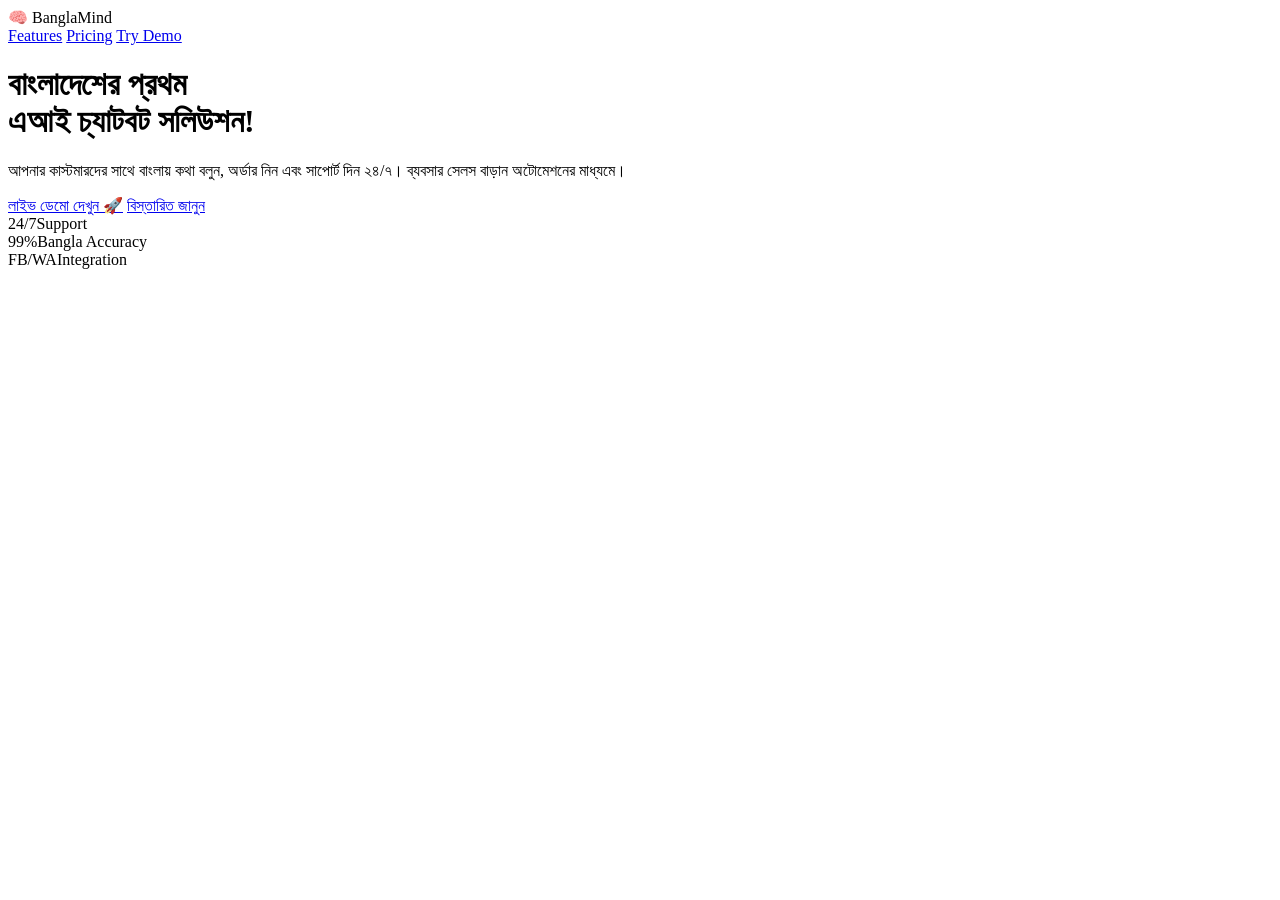
==== frontend/index.html @ 52d7076a "feat: complete Phase 1 Demo Web Interface" ====
<!DOCTYPE html>
<html lang="bn">
<head>
    <meta charset="UTF-8">
    <meta name="viewport" content="width=device-width, initial-scale=1.0">
    <title>BanglaMind | Intelligent Bengali Chatbot</title>
    <link href="https://fonts.googleapis.com/css2?family=Hind+Siliguri:wght@400;600;700&display=swap" rel="stylesheet">
    <link rel="stylesheet" href="/app/static/css/style.css">
</head>
<body>
    <div class="landing-container">
        <header>
            <div class="logo">🧠 BanglaMind</div>
            <nav>
                <a href="#features">Features</a>
                <a href="#pricing">Pricing</a>
                <a href="/app/demo.html" class="btn-primary">Try Demo</a>
            </nav>
        </header>

        <main class="hero">
            <h1>বাংলাদেশের প্রথম <br> <span class="highlight">এআই চ্যাটবট</span> সলিউশন!</h1>
            <p>আপনার কাস্টমারদের সাথে বাংলায় কথা বলুন, অর্ডার নিন এবং সাপোর্ট দিন ২৪/৭। ব্যবসার সেলস বাড়ান অটোমেশনের মাধ্যমে।</p>
            <div class="cta-group">
                <a href="/app/demo.html" class="btn-primary large">লাইভ ডেমো দেখুন 🚀</a>
                <a href="#" class="btn-secondary large">বিস্তারিত জানুন</a>
            </div>
            
            <div class="hero-stats">
                <div class="stat"><span class="number">24/7</span><span class="label">Support</span></div>
                <div class="stat"><span class="number">99%</span><span class="label">Bangla Accuracy</span></div>
                <div class="stat"><span class="number">FB/WA</span><span class="label">Integration</span></div>
            </div>
        </main>
    </div>
</body>
</html>
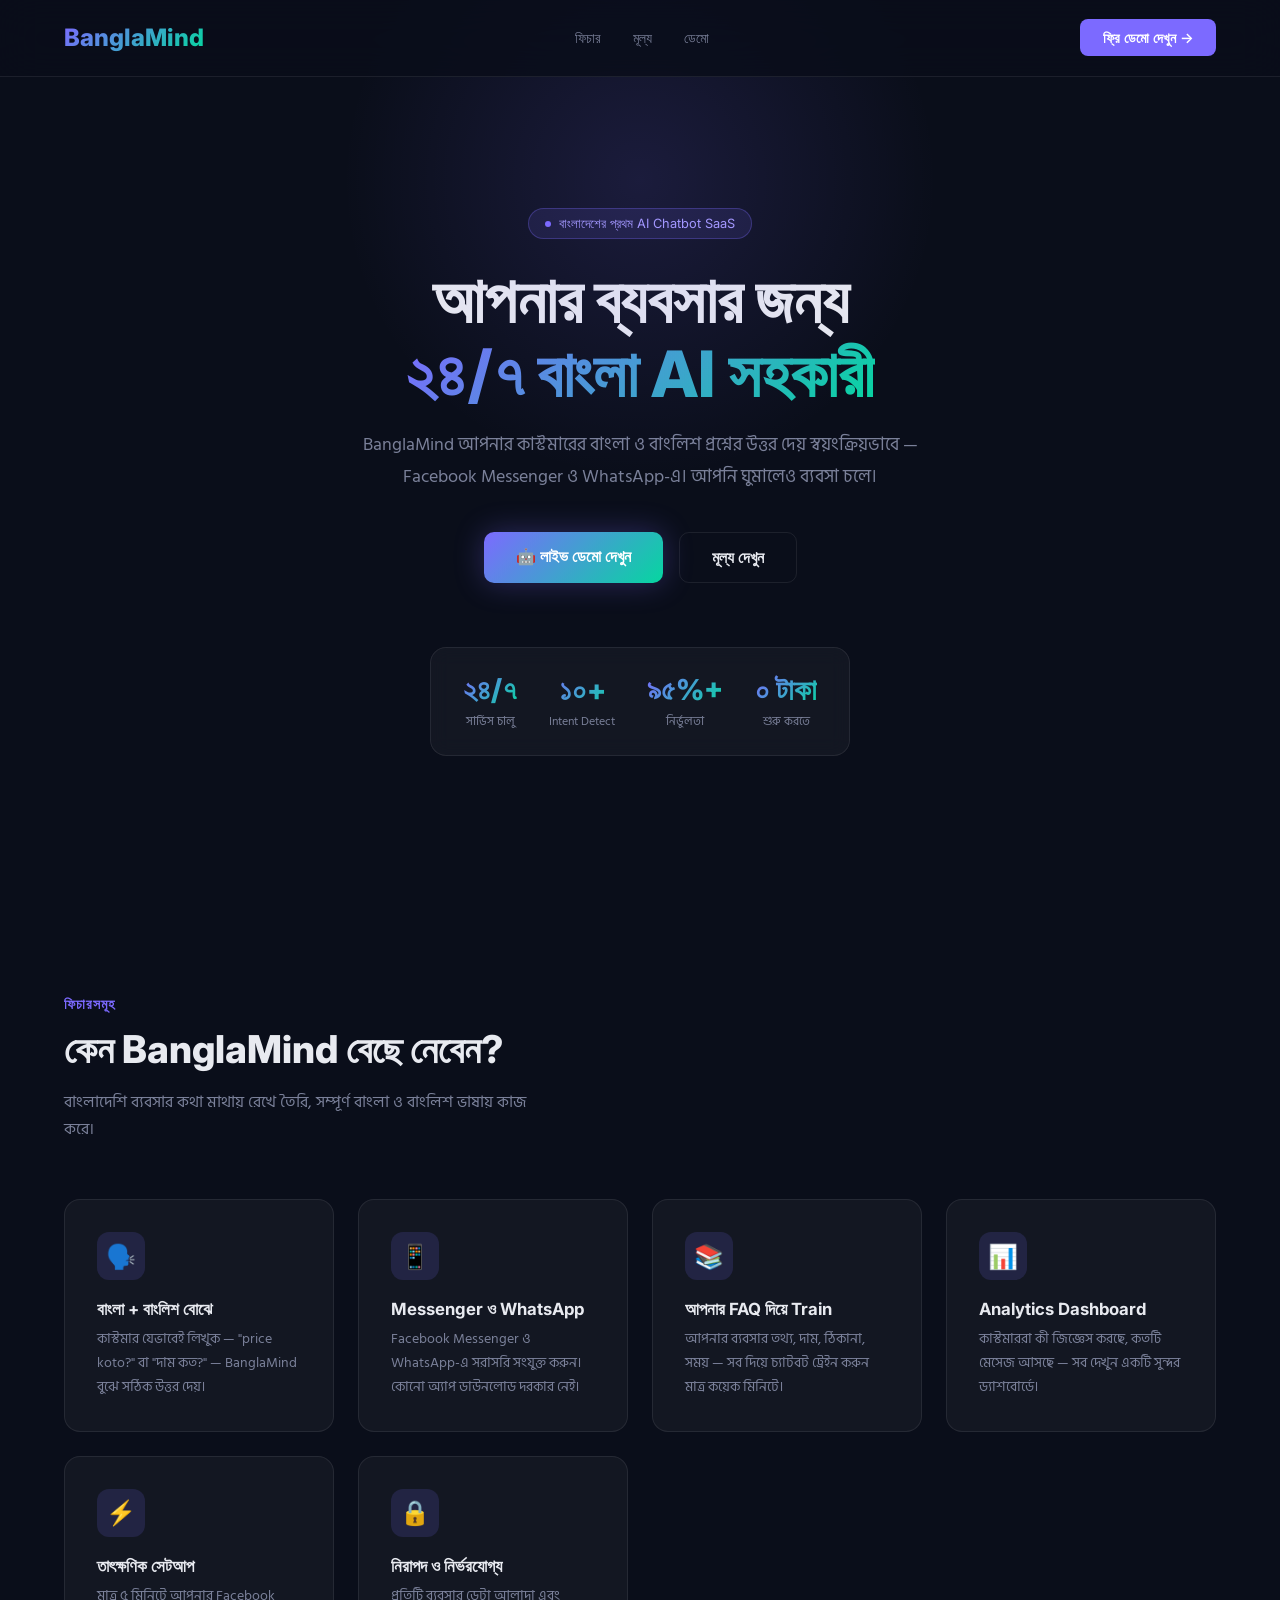
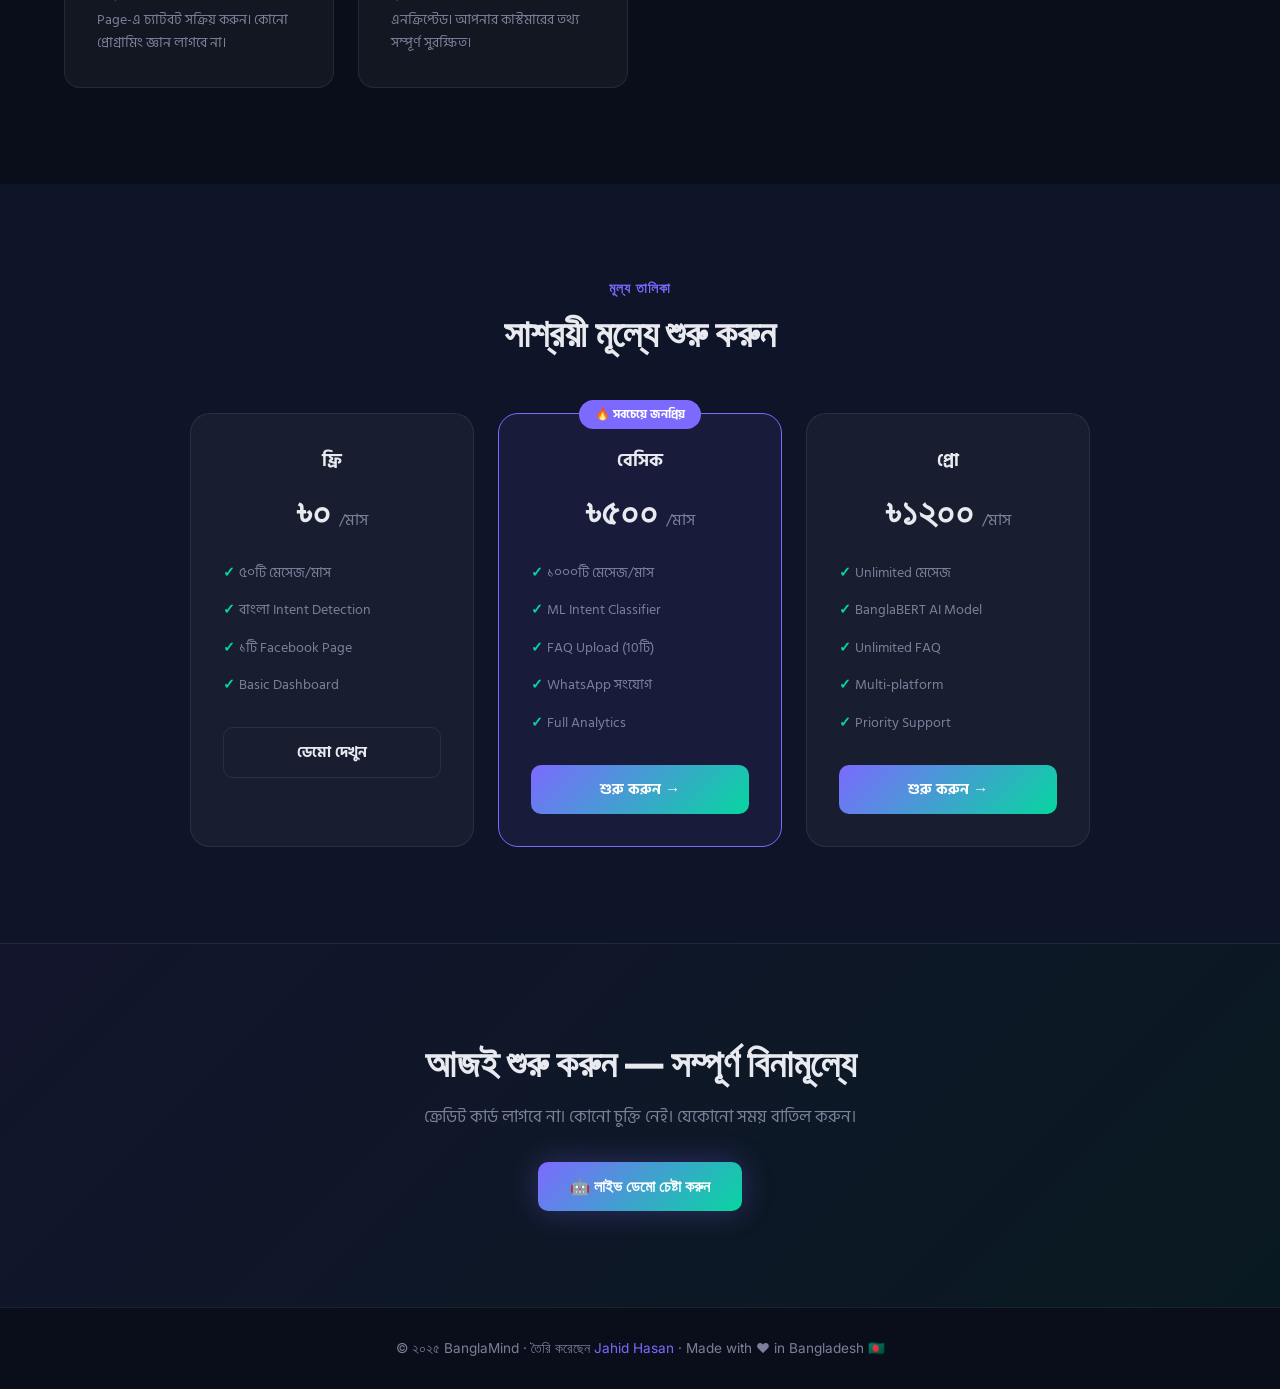
==== commit 4442d4dd: "feat: add landing page and chat demo UI (Section 1E)" ====
--- a/frontend/index.html
+++ b/frontend/index.html
@@ -1,37 +1,329 @@
 <!DOCTYPE html>
 <html lang="bn">
 <head>
-    <meta charset="UTF-8">
-    <meta name="viewport" content="width=device-width, initial-scale=1.0">
-    <title>BanglaMind | Intelligent Bengali Chatbot</title>
-    <link href="https://fonts.googleapis.com/css2?family=Hind+Siliguri:wght@400;600;700&display=swap" rel="stylesheet">
-    <link rel="stylesheet" href="/app/static/css/style.css">
+  <meta charset="UTF-8" />
+  <meta name="viewport" content="width=device-width, initial-scale=1.0" />
+  <title>BanglaMind — বাংলাদেশের প্রথম AI চ্যাটবট SaaS</title>
+  <meta name="description" content="BanglaMind আপনার ব্যবসার জন্য ২৪/৭ বাংলা AI চ্যাটবট। Facebook Messenger ও WhatsApp-এ স্বয়ংক্রিয় কাস্টমার সার্ভিস।" />
+  <link rel="preconnect" href="https://fonts.googleapis.com" />
+  <link rel="preconnect" href="https://fonts.gstatic.com" crossorigin />
+  <link href="https://fonts.googleapis.com/css2?family=Hind+Siliguri:wght@300;400;500;600;700&family=Inter:wght@300;400;500;600;700;800&display=swap" rel="stylesheet" />
+  <style>
+    :root {
+      --bg:       #0a0e1a;
+      --bg2:      #0f1528;
+      --card:     rgba(255,255,255,0.04);
+      --border:   rgba(255,255,255,0.08);
+      --accent:   #7c6aff;
+      --accent2:  #06d6a0;
+      --text:     #e8eaf0;
+      --muted:    #7a8099;
+      --grad:     linear-gradient(135deg, #7c6aff 0%, #06d6a0 100%);
+    }
+    *, *::before, *::after { box-sizing: border-box; margin: 0; padding: 0; }
+    html { scroll-behavior: smooth; }
+    body {
+      background: var(--bg);
+      color: var(--text);
+      font-family: 'Inter', sans-serif;
+      min-height: 100vh;
+      overflow-x: hidden;
+    }
+    .bn { font-family: 'Hind Siliguri', sans-serif; }
+
+    /* ── NAV ── */
+    nav {
+      position: fixed; top: 0; left: 0; right: 0; z-index: 100;
+      display: flex; align-items: center; justify-content: space-between;
+      padding: 1.2rem 5%;
+      background: rgba(10,14,26,0.85);
+      backdrop-filter: blur(20px);
+      border-bottom: 1px solid var(--border);
+    }
+    .logo {
+      font-size: 1.5rem; font-weight: 800;
+      background: var(--grad); -webkit-background-clip: text; -webkit-text-fill-color: transparent;
+    }
+    .nav-links { display: flex; gap: 2rem; }
+    .nav-links a { color: var(--muted); text-decoration: none; font-size: .9rem; transition: color .2s; }
+    .nav-links a:hover { color: var(--text); }
+    .nav-cta {
+      padding: .6rem 1.4rem; border-radius: 8px;
+      background: var(--accent); color: #fff; text-decoration: none;
+      font-size: .9rem; font-weight: 600; transition: opacity .2s;
+    }
+    .nav-cta:hover { opacity: .85; }
+
+    /* ── HERO ── */
+    .hero {
+      min-height: 100vh;
+      display: flex; flex-direction: column; align-items: center; justify-content: center;
+      text-align: center; padding: 8rem 5% 4rem;
+      position: relative;
+    }
+    .hero::before {
+      content: '';
+      position: absolute; top: 20%; left: 50%; transform: translate(-50%,-50%);
+      width: 600px; height: 600px; border-radius: 50%;
+      background: radial-gradient(circle, rgba(124,106,255,.15) 0%, transparent 70%);
+      pointer-events: none;
+    }
+    .badge {
+      display: inline-flex; align-items: center; gap: .5rem;
+      padding: .4rem 1rem; border-radius: 50px;
+      background: rgba(124,106,255,.12); border: 1px solid rgba(124,106,255,.3);
+      font-size: .8rem; color: #a89dff; margin-bottom: 1.5rem;
+    }
+    .badge span { width: 6px; height: 6px; border-radius: 50%; background: #7c6aff; animation: pulse 2s infinite; }
+    @keyframes pulse { 0%,100% { opacity:1; } 50% { opacity:.3; } }
+
+    h1 {
+      font-size: clamp(2.4rem, 5vw, 4rem); font-weight: 800; line-height: 1.15;
+      margin-bottom: 1.2rem;
+    }
+    h1 .grad { background: var(--grad); -webkit-background-clip: text; -webkit-text-fill-color: transparent; }
+    .subtitle {
+      font-size: 1.15rem; color: var(--muted); max-width: 580px; line-height: 1.7;
+      margin: 0 auto 2.5rem; font-family: 'Hind Siliguri', sans-serif;
+    }
+    .hero-btns { display: flex; gap: 1rem; flex-wrap: wrap; justify-content: center; }
+    .btn-primary {
+      padding: .9rem 2rem; border-radius: 10px;
+      background: var(--grad); color: #fff; text-decoration: none;
+      font-weight: 700; font-size: 1rem; transition: transform .2s, box-shadow .2s;
+      box-shadow: 0 0 30px rgba(124,106,255,.3);
+    }
+    .btn-primary:hover { transform: translateY(-2px); box-shadow: 0 0 40px rgba(124,106,255,.5); }
+    .btn-secondary {
+      padding: .9rem 2rem; border-radius: 10px;
+      border: 1px solid var(--border); color: var(--text); text-decoration: none;
+      font-weight: 600; font-size: 1rem; transition: border-color .2s, background .2s;
+    }
+    .btn-secondary:hover { border-color: var(--accent); background: rgba(124,106,255,.08); }
+
+    /* ── STATS ── */
+    .stats {
+      display: flex; gap: 2rem; justify-content: center; flex-wrap: wrap;
+      margin-top: 4rem; padding: 1.5rem 2rem;
+      background: var(--card); border: 1px solid var(--border);
+      border-radius: 16px; backdrop-filter: blur(10px);
+    }
+    .stat { text-align: center; }
+    .stat-val { font-size: 1.8rem; font-weight: 800; background: var(--grad); -webkit-background-clip: text; -webkit-text-fill-color: transparent; }
+    .stat-label { font-size: .78rem; color: var(--muted); margin-top: .2rem; }
+
+    /* ── FEATURES ── */
+    section { padding: 6rem 5%; }
+    .section-label { color: var(--accent); font-size: .85rem; font-weight: 600; letter-spacing: .08em; text-transform: uppercase; margin-bottom: .8rem; }
+    .section-title { font-size: clamp(1.8rem, 3vw, 2.6rem); font-weight: 800; margin-bottom: 1rem; }
+    .section-sub { color: var(--muted); font-size: 1rem; max-width: 480px; line-height: 1.7; font-family: 'Hind Siliguri', sans-serif; }
+
+    .features-grid {
+      display: grid; grid-template-columns: repeat(auto-fit, minmax(260px, 1fr));
+      gap: 1.5rem; margin-top: 3.5rem;
+    }
+    .feature-card {
+      background: var(--card); border: 1px solid var(--border);
+      border-radius: 16px; padding: 2rem;
+      transition: border-color .2s, transform .2s;
+    }
+    .feature-card:hover { border-color: rgba(124,106,255,.4); transform: translateY(-4px); }
+    .feature-icon {
+      width: 48px; height: 48px; border-radius: 12px;
+      background: rgba(124,106,255,.15); display: flex; align-items: center; justify-content: center;
+      font-size: 1.5rem; margin-bottom: 1.2rem;
+    }
+    .feature-card h3 { font-size: 1.05rem; font-weight: 700; margin-bottom: .5rem; }
+    .feature-card p { font-size: .9rem; color: var(--muted); line-height: 1.65; font-family: 'Hind Siliguri', sans-serif; }
+
+    /* ── PRICING ── */
+    .pricing-bg { background: var(--bg2); }
+    .pricing-grid {
+      display: grid; grid-template-columns: repeat(auto-fit, minmax(240px, 1fr));
+      gap: 1.5rem; margin-top: 3.5rem; max-width: 900px; margin-left: auto; margin-right: auto;
+    }
+    .plan {
+      background: var(--card); border: 1px solid var(--border);
+      border-radius: 20px; padding: 2rem; text-align: center;
+      transition: border-color .2s;
+    }
+    .plan.popular {
+      border-color: var(--accent);
+      background: rgba(124,106,255,.08);
+      position: relative;
+    }
+    .plan.popular::before {
+      content: '🔥 সবচেয়ে জনপ্রিয়';
+      position: absolute; top: -14px; left: 50%; transform: translateX(-50%);
+      background: var(--accent); color: #fff; padding: .3rem 1rem; border-radius: 50px;
+      font-size: .75rem; font-weight: 700; white-space: nowrap;
+      font-family: 'Hind Siliguri', sans-serif;
+    }
+    .plan-name { font-weight: 700; font-size: 1.1rem; margin-bottom: .5rem; }
+    .plan-price { font-size: 2.4rem; font-weight: 800; margin: .8rem 0; }
+    .plan-price span { font-size: 1rem; color: var(--muted); font-weight: 400; }
+    .plan-features { list-style: none; margin: 1.2rem 0; text-align: left; }
+    .plan-features li { padding: .45rem 0; font-size: .9rem; color: var(--muted); font-family: 'Hind Siliguri', sans-serif; }
+    .plan-features li::before { content: '✓ '; color: var(--accent2); font-weight: 700; }
+    .plan-btn {
+      display: block; padding: .75rem; border-radius: 10px;
+      background: var(--grad); color: #fff; text-decoration: none;
+      font-weight: 700; font-size: .95rem; margin-top: 1.5rem;
+      transition: opacity .2s;
+    }
+    .plan-btn:hover { opacity: .85; }
+    .plan-btn.outline {
+      background: transparent; border: 1px solid var(--border); color: var(--text);
+    }
+    .plan-btn.outline:hover { border-color: var(--accent); background: rgba(124,106,255,.08); }
+
+    /* ── CTA ── */
+    .cta-section {
+      text-align: center; padding: 6rem 5%;
+      background: linear-gradient(135deg, rgba(124,106,255,.08) 0%, rgba(6,214,160,.06) 100%);
+      border-top: 1px solid var(--border);
+    }
+    .cta-section h2 { font-size: clamp(1.8rem, 3vw, 2.8rem); font-weight: 800; margin-bottom: 1rem; }
+    .cta-section p { color: var(--muted); margin-bottom: 2rem; font-family: 'Hind Siliguri', sans-serif; font-size: 1.05rem; }
+
+    /* ── FOOTER ── */
+    footer {
+      text-align: center; padding: 2rem 5%;
+      border-top: 1px solid var(--border); color: var(--muted); font-size: .85rem;
+    }
+    footer a { color: var(--accent); text-decoration: none; }
+  </style>
 </head>
 <body>
-    <div class="landing-container">
-        <header>
-            <div class="logo">🧠 BanglaMind</div>
-            <nav>
-                <a href="#features">Features</a>
-                <a href="#pricing">Pricing</a>
-                <a href="/app/demo.html" class="btn-primary">Try Demo</a>
-            </nav>
-        </header>
-
-        <main class="hero">
-            <h1>বাংলাদেশের প্রথম <br> <span class="highlight">এআই চ্যাটবট</span> সলিউশন!</h1>
-            <p>আপনার কাস্টমারদের সাথে বাংলায় কথা বলুন, অর্ডার নিন এবং সাপোর্ট দিন ২৪/৭। ব্যবসার সেলস বাড়ান অটোমেশনের মাধ্যমে।</p>
-            <div class="cta-group">
-                <a href="/app/demo.html" class="btn-primary large">লাইভ ডেমো দেখুন 🚀</a>
-                <a href="#" class="btn-secondary large">বিস্তারিত জানুন</a>
-            </div>
-            
-            <div class="hero-stats">
-                <div class="stat"><span class="number">24/7</span><span class="label">Support</span></div>
-                <div class="stat"><span class="number">99%</span><span class="label">Bangla Accuracy</span></div>
-                <div class="stat"><span class="number">FB/WA</span><span class="label">Integration</span></div>
-            </div>
-        </main>
-    </div>
+
+<!-- NAV -->
+<nav>
+  <div class="logo">BanglaMind</div>
+  <div class="nav-links">
+    <a href="#features">ফিচার</a>
+    <a href="#pricing">মূল্য</a>
+    <a href="demo.html">ডেমো</a>
+  </div>
+  <a href="demo.html" class="nav-cta">ফ্রি ডেমো দেখুন →</a>
+</nav>
+
+<!-- HERO -->
+<section class="hero">
+  <div class="badge"><span></span> বাংলাদেশের প্রথম AI Chatbot SaaS</div>
+  <h1>
+    আপনার ব্যবসার জন্য<br/>
+    <span class="grad">২৪/৭ বাংলা AI সহকারী</span>
+  </h1>
+  <p class="subtitle bn">
+    BanglaMind আপনার কাস্টমারের বাংলা ও বাংলিশ প্রশ্নের উত্তর দেয় স্বয়ংক্রিয়ভাবে —
+    Facebook Messenger ও WhatsApp-এ। আপনি ঘুমালেও ব্যবসা চলে।
+  </p>
+  <div class="hero-btns">
+    <a href="demo.html" class="btn-primary">🤖 লাইভ ডেমো দেখুন</a>
+    <a href="#pricing" class="btn-secondary">মূল্য দেখুন</a>
+  </div>
+  <div class="stats">
+    <div class="stat"><div class="stat-val">২৪/৭</div><div class="stat-label bn">সার্ভিস চালু</div></div>
+    <div class="stat"><div class="stat-val">১০+</div><div class="stat-label bn">Intent Detect</div></div>
+    <div class="stat"><div class="stat-val">৯৫%+</div><div class="stat-label bn">নির্ভুলতা</div></div>
+    <div class="stat"><div class="stat-val">০ টাকা</div><div class="stat-label bn">শুরু করতে</div></div>
+  </div>
+</section>
+
+<!-- FEATURES -->
+<section id="features">
+  <div class="section-label">ফিচারসমূহ</div>
+  <h2 class="section-title">কেন BanglaMind বেছে নেবেন?</h2>
+  <p class="section-sub bn">বাংলাদেশি ব্যবসার কথা মাথায় রেখে তৈরি, সম্পূর্ণ বাংলা ও বাংলিশ ভাষায় কাজ করে।</p>
+  <div class="features-grid">
+    <div class="feature-card">
+      <div class="feature-icon">🗣️</div>
+      <h3>বাংলা + বাংলিশ বোঝে</h3>
+      <p>কাস্টমার যেভাবেই লিখুক — "price koto?" বা "দাম কত?" — BanglaMind বুঝে সঠিক উত্তর দেয়।</p>
+    </div>
+    <div class="feature-card">
+      <div class="feature-icon">📱</div>
+      <h3>Messenger ও WhatsApp</h3>
+      <p>Facebook Messenger ও WhatsApp-এ সরাসরি সংযুক্ত করুন। কোনো অ্যাপ ডাউনলোড দরকার নেই।</p>
+    </div>
+    <div class="feature-card">
+      <div class="feature-icon">📚</div>
+      <h3>আপনার FAQ দিয়ে Train</h3>
+      <p>আপনার ব্যবসার তথ্য, দাম, ঠিকানা, সময় — সব দিয়ে চ্যাটবট ট্রেইন করুন মাত্র কয়েক মিনিটে।</p>
+    </div>
+    <div class="feature-card">
+      <div class="feature-icon">📊</div>
+      <h3>Analytics Dashboard</h3>
+      <p>কাস্টমাররা কী জিজ্ঞেস করছে, কতটি মেসেজ আসছে — সব দেখুন একটি সুন্দর ড্যাশবোর্ডে।</p>
+    </div>
+    <div class="feature-card">
+      <div class="feature-icon">⚡</div>
+      <h3>তাৎক্ষণিক সেটআপ</h3>
+      <p>মাত্র ৫ মিনিটে আপনার Facebook Page-এ চ্যাটবট সক্রিয় করুন। কোনো প্রোগ্রামিং জ্ঞান লাগবে না।</p>
+    </div>
+    <div class="feature-card">
+      <div class="feature-icon">🔒</div>
+      <h3>নিরাপদ ও নির্ভরযোগ্য</h3>
+      <p>প্রতিটি ব্যবসার ডেটা আলাদা এবং এনক্রিপ্টেড। আপনার কাস্টমারের তথ্য সম্পূর্ণ সুরক্ষিত।</p>
+    </div>
+  </div>
+</section>
+
+<!-- PRICING -->
+<section id="pricing" class="pricing-bg">
+  <div style="text-align:center">
+    <div class="section-label">মূল্য তালিকা</div>
+    <h2 class="section-title">সাশ্রয়ী মূল্যে শুরু করুন</h2>
+  </div>
+  <div class="pricing-grid">
+    <div class="plan">
+      <div class="plan-name bn">ফ্রি</div>
+      <div class="plan-price">৳০ <span class="bn">/মাস</span></div>
+      <ul class="plan-features">
+        <li>৫০টি মেসেজ/মাস</li>
+        <li>বাংলা Intent Detection</li>
+        <li>১টি Facebook Page</li>
+        <li>Basic Dashboard</li>
+      </ul>
+      <a href="demo.html" class="plan-btn outline bn">ডেমো দেখুন</a>
+    </div>
+    <div class="plan popular">
+      <div class="plan-name bn">বেসিক</div>
+      <div class="plan-price">৳৫০০ <span class="bn">/মাস</span></div>
+      <ul class="plan-features">
+        <li>১০০০টি মেসেজ/মাস</li>
+        <li>ML Intent Classifier</li>
+        <li>FAQ Upload (10টি)</li>
+        <li>WhatsApp সংযোগ</li>
+        <li>Full Analytics</li>
+      </ul>
+      <a href="demo.html" class="plan-btn bn">শুরু করুন →</a>
+    </div>
+    <div class="plan">
+      <div class="plan-name bn">প্রো</div>
+      <div class="plan-price">৳১২০০ <span class="bn">/মাস</span></div>
+      <ul class="plan-features">
+        <li>Unlimited মেসেজ</li>
+        <li>BanglaBERT AI Model</li>
+        <li>Unlimited FAQ</li>
+        <li>Multi-platform</li>
+        <li>Priority Support</li>
+      </ul>
+      <a href="demo.html" class="plan-btn bn">শুরু করুন →</a>
+    </div>
+  </div>
+</section>
+
+<!-- CTA -->
+<section class="cta-section">
+  <h2>আজই শুরু করুন — সম্পূর্ণ বিনামূল্যে</h2>
+  <p class="bn">ক্রেডিট কার্ড লাগবে না। কোনো চুক্তি নেই। যেকোনো সময় বাতিল করুন।</p>
+  <a href="demo.html" class="btn-primary" style="display:inline-block">🤖 লাইভ ডেমো চেষ্টা করুন</a>
+</section>
+
+<footer>
+  <p>© ২০২৫ BanglaMind · তৈরি করেছেন <a href="https://github.com/jahidstm" target="_blank">Jahid Hasan</a> · Made with ❤️ in Bangladesh 🇧🇩</p>
+</footer>
+
 </body>
 </html>
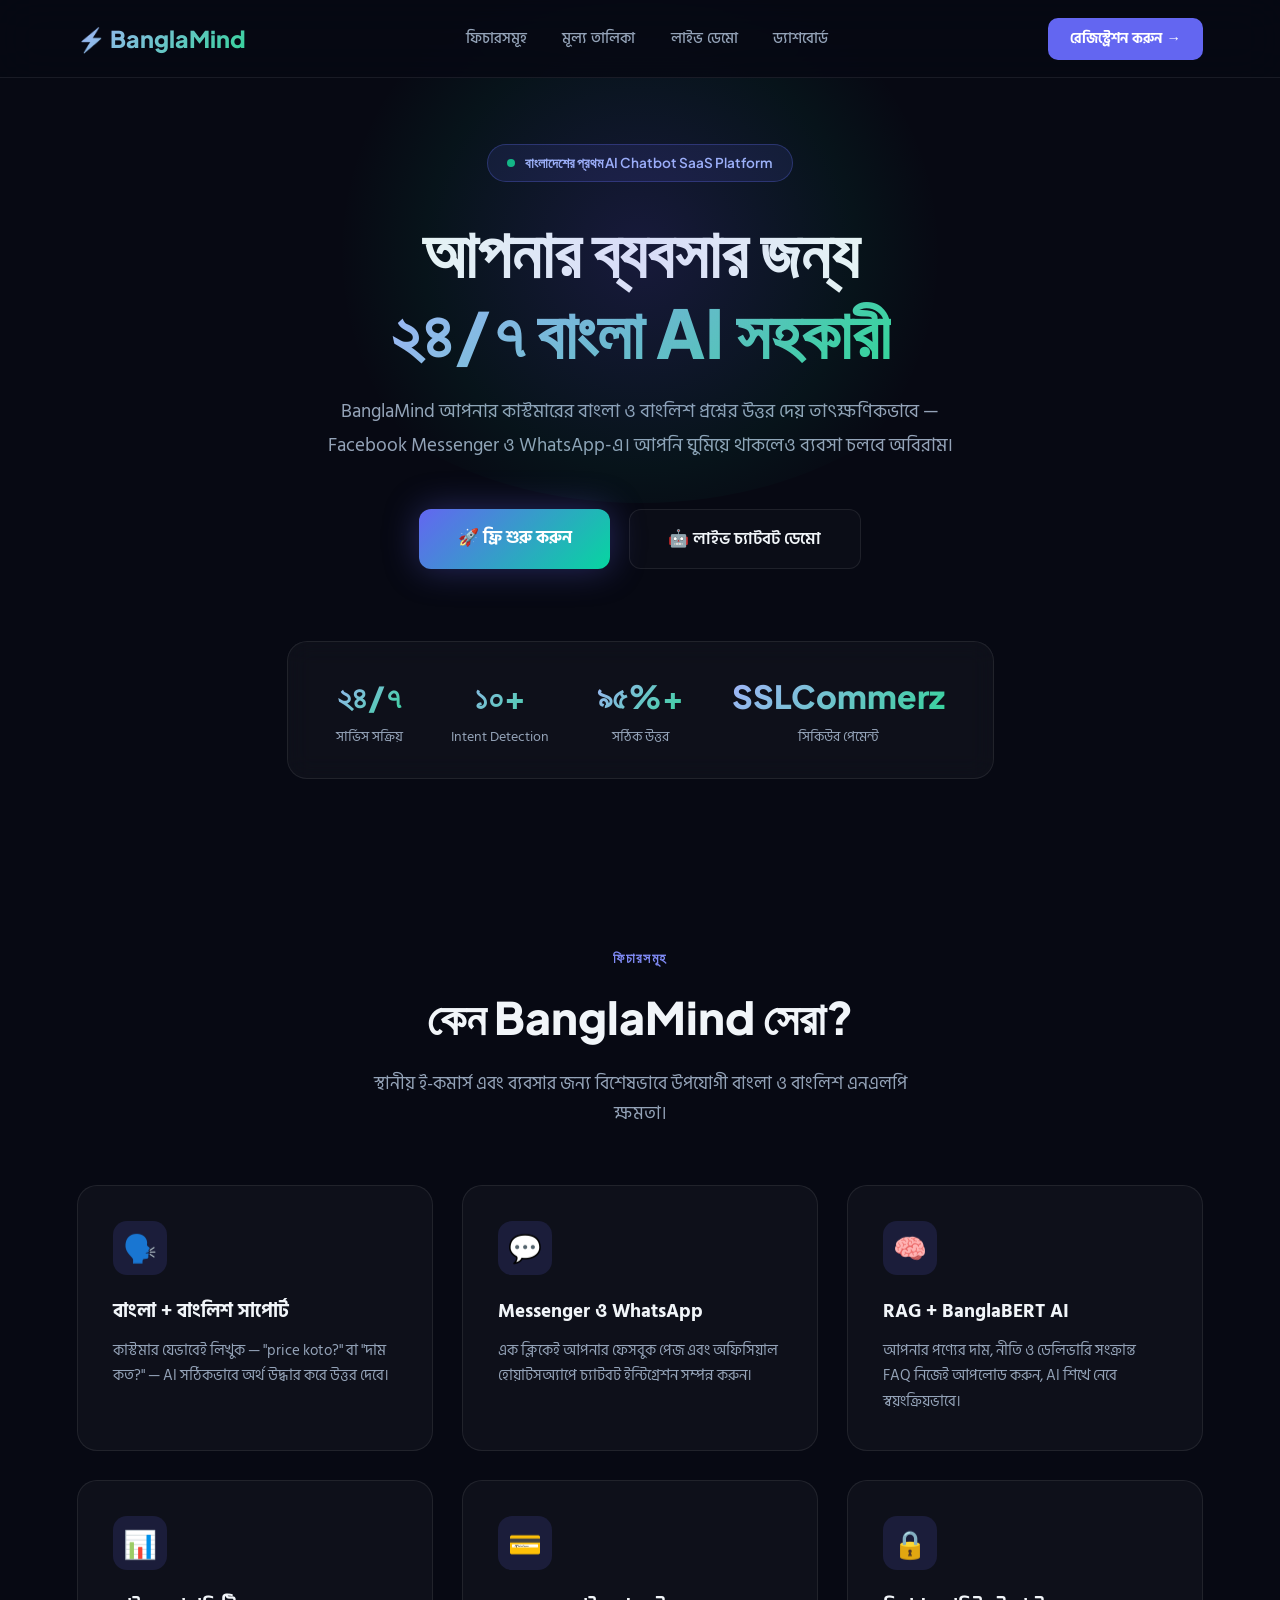
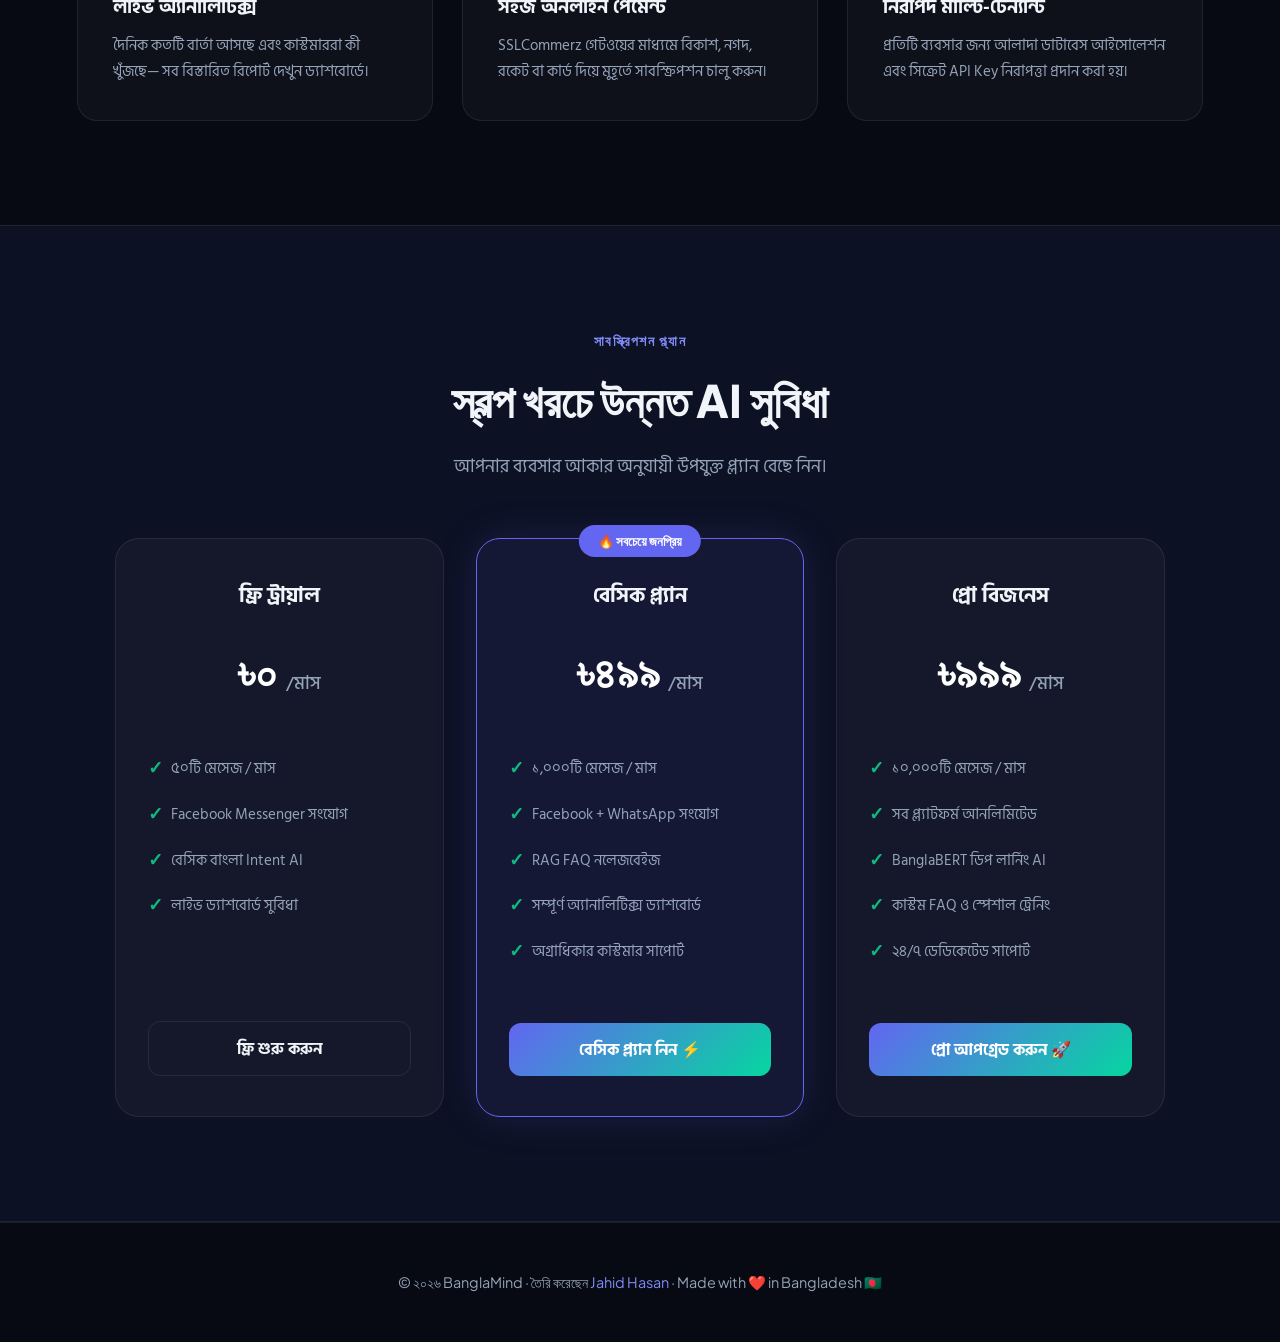
==== commit 5caf3c01: "feat: modern landing page with live registration and SSLCommerz checkout (Section 4B)" ====
--- a/frontend/index.html
+++ b/frontend/index.html
@@ -1,4 +1,4 @@
-<!DOCTYPE html>
+﻿<!DOCTYPE html>
 <html lang="bn">
 <head>
   <meta charset="UTF-8" />
@@ -7,27 +7,32 @@
   <meta name="description" content="BanglaMind আপনার ব্যবসার জন্য ২৪/৭ বাংলা AI চ্যাটবট। Facebook Messenger ও WhatsApp-এ স্বয়ংক্রিয় কাস্টমার সার্ভিস।" />
   <link rel="preconnect" href="https://fonts.googleapis.com" />
   <link rel="preconnect" href="https://fonts.gstatic.com" crossorigin />
-  <link href="https://fonts.googleapis.com/css2?family=Hind+Siliguri:wght@300;400;500;600;700&family=Inter:wght@300;400;500;600;700;800&display=swap" rel="stylesheet" />
+  <link href="https://fonts.googleapis.com/css2?family=Hind+Siliguri:wght@300;400;500;600;700&family=Plus+Jakarta+Sans:wght@300;400;500;600;700;800&display=swap" rel="stylesheet" />
   <style>
     :root {
-      --bg:       #0a0e1a;
-      --bg2:      #0f1528;
-      --card:     rgba(255,255,255,0.04);
-      --border:   rgba(255,255,255,0.08);
-      --accent:   #7c6aff;
-      --accent2:  #06d6a0;
-      --text:     #e8eaf0;
-      --muted:    #7a8099;
-      --grad:     linear-gradient(135deg, #7c6aff 0%, #06d6a0 100%);
+      --bg: #070913;
+      --bg2: #0d1124;
+      --card: rgba(255, 255, 255, 0.03);
+      --card-hover: rgba(255, 255, 255, 0.06);
+      --border: rgba(255, 255, 255, 0.08);
+      --border-focus: #6366f1;
+      --accent: #6366f1;
+      --accent-light: #818cf8;
+      --accent2: #10b981;
+      --text: #f1f5f9;
+      --muted: #94a3b8;
+      --grad: linear-gradient(135deg, #6366f1 0%, #06d6a0 100%);
+      --grad-text: linear-gradient(135deg, #a5b4fc 0%, #34d399 100%);
     }
     *, *::before, *::after { box-sizing: border-box; margin: 0; padding: 0; }
     html { scroll-behavior: smooth; }
     body {
       background: var(--bg);
       color: var(--text);
-      font-family: 'Inter', sans-serif;
+      font-family: 'Plus Jakarta Sans', sans-serif;
       min-height: 100vh;
       overflow-x: hidden;
+      line-height: 1.6;
     }
     .bn { font-family: 'Hind Siliguri', sans-serif; }
 
@@ -35,236 +40,257 @@
     nav {
       position: fixed; top: 0; left: 0; right: 0; z-index: 100;
       display: flex; align-items: center; justify-content: space-between;
-      padding: 1.2rem 5%;
-      background: rgba(10,14,26,0.85);
+      padding: 1.1rem 6%;
+      background: rgba(7, 9, 19, 0.85);
       backdrop-filter: blur(20px);
       border-bottom: 1px solid var(--border);
     }
     .logo {
-      font-size: 1.5rem; font-weight: 800;
-      background: var(--grad); -webkit-background-clip: text; -webkit-text-fill-color: transparent;
-    }
-    .nav-links { display: flex; gap: 2rem; }
-    .nav-links a { color: var(--muted); text-decoration: none; font-size: .9rem; transition: color .2s; }
+      font-size: 1.45rem; font-weight: 800;
+      background: var(--grad-text); -webkit-background-clip: text; -webkit-text-fill-color: transparent;
+      display: flex; align-items: center; gap: 8px;
+    }
+    .nav-links { display: flex; gap: 2.2rem; align-items: center; }
+    .nav-links a { color: var(--muted); text-decoration: none; font-size: .92rem; font-weight: 500; transition: color .2s; }
     .nav-links a:hover { color: var(--text); }
     .nav-cta {
-      padding: .6rem 1.4rem; border-radius: 8px;
+      padding: .6rem 1.4rem; border-radius: 10px;
       background: var(--accent); color: #fff; text-decoration: none;
-      font-size: .9rem; font-weight: 600; transition: opacity .2s;
-    }
-    .nav-cta:hover { opacity: .85; }
+      font-size: .9rem; font-weight: 700; transition: transform .2s, opacity .2s;
+    }
+    .nav-cta:hover { opacity: .9; transform: translateY(-1px); }
 
     /* ── HERO ── */
     .hero {
-      min-height: 100vh;
+      min-height: 90vh;
       display: flex; flex-direction: column; align-items: center; justify-content: center;
-      text-align: center; padding: 8rem 5% 4rem;
+      text-align: center; padding: 9rem 5% 4rem;
       position: relative;
     }
     .hero::before {
-      content: '';
-      position: absolute; top: 20%; left: 50%; transform: translate(-50%,-50%);
-      width: 600px; height: 600px; border-radius: 50%;
-      background: radial-gradient(circle, rgba(124,106,255,.15) 0%, transparent 70%);
+      content: ''; position: absolute; top: 30%; left: 50%; transform: translate(-50%,-50%);
+      width: 700px; height: 500px; border-radius: 50%;
+      background: radial-gradient(circle, rgba(99, 102, 241, 0.18) 0%, rgba(6, 214, 160, 0.05) 50%, transparent 70%);
       pointer-events: none;
     }
     .badge {
-      display: inline-flex; align-items: center; gap: .5rem;
-      padding: .4rem 1rem; border-radius: 50px;
-      background: rgba(124,106,255,.12); border: 1px solid rgba(124,106,255,.3);
-      font-size: .8rem; color: #a89dff; margin-bottom: 1.5rem;
-    }
-    .badge span { width: 6px; height: 6px; border-radius: 50%; background: #7c6aff; animation: pulse 2s infinite; }
-    @keyframes pulse { 0%,100% { opacity:1; } 50% { opacity:.3; } }
+      display: inline-flex; align-items: center; gap: .6rem;
+      padding: .45rem 1.2rem; border-radius: 50px;
+      background: rgba(99, 102, 241, 0.12); border: 1px solid rgba(99, 102, 241, 0.3);
+      font-size: .85rem; color: #a5b4fc; margin-bottom: 1.8rem; font-weight: 600;
+    }
+    .badge span { width: 8px; height: 8px; border-radius: 50%; background: var(--accent2); animation: pulse 2s infinite; }
+    @keyframes pulse { 0%,100% { opacity:1; transform: scale(1); } 50% { opacity:.4; transform: scale(0.85); } }
 
     h1 {
-      font-size: clamp(2.4rem, 5vw, 4rem); font-weight: 800; line-height: 1.15;
-      margin-bottom: 1.2rem;
-    }
-    h1 .grad { background: var(--grad); -webkit-background-clip: text; -webkit-text-fill-color: transparent; }
+      font-size: clamp(2.5rem, 5.5vw, 4.2rem); font-weight: 800; line-height: 1.2;
+      margin-bottom: 1.4rem; max-width: 900px;
+    }
+    h1 .grad { background: var(--grad-text); -webkit-background-clip: text; -webkit-text-fill-color: transparent; }
     .subtitle {
-      font-size: 1.15rem; color: var(--muted); max-width: 580px; line-height: 1.7;
-      margin: 0 auto 2.5rem; font-family: 'Hind Siliguri', sans-serif;
-    }
-    .hero-btns { display: flex; gap: 1rem; flex-wrap: wrap; justify-content: center; }
+      font-size: 1.2rem; color: var(--muted); max-width: 650px; line-height: 1.8;
+      margin: 0 auto 2.8rem;
+    }
+    .hero-btns { display: flex; gap: 1.2rem; flex-wrap: wrap; justify-content: center; }
     .btn-primary {
-      padding: .9rem 2rem; border-radius: 10px;
+      padding: 1rem 2.4rem; border-radius: 12px;
       background: var(--grad); color: #fff; text-decoration: none;
-      font-weight: 700; font-size: 1rem; transition: transform .2s, box-shadow .2s;
-      box-shadow: 0 0 30px rgba(124,106,255,.3);
-    }
-    .btn-primary:hover { transform: translateY(-2px); box-shadow: 0 0 40px rgba(124,106,255,.5); }
+      font-weight: 700; font-size: 1.05rem; transition: transform .2s, box-shadow .2s;
+      box-shadow: 0 0 35px rgba(99, 102, 241, 0.35); border: none; cursor: pointer;
+    }
+    .btn-primary:hover { transform: translateY(-2px); box-shadow: 0 0 50px rgba(99, 102, 241, 0.55); }
     .btn-secondary {
-      padding: .9rem 2rem; border-radius: 10px;
+      padding: 1rem 2.4rem; border-radius: 12px;
       border: 1px solid var(--border); color: var(--text); text-decoration: none;
-      font-weight: 600; font-size: 1rem; transition: border-color .2s, background .2s;
-    }
-    .btn-secondary:hover { border-color: var(--accent); background: rgba(124,106,255,.08); }
+      font-weight: 600; font-size: 1.05rem; transition: border-color .2s, background .2s;
+      background: rgba(255,255,255,0.02);
+    }
+    .btn-secondary:hover { border-color: var(--accent); background: rgba(99, 102, 241, 0.1); }
 
     /* ── STATS ── */
     .stats {
-      display: flex; gap: 2rem; justify-content: center; flex-wrap: wrap;
-      margin-top: 4rem; padding: 1.5rem 2rem;
+      display: flex; gap: 3rem; justify-content: center; flex-wrap: wrap;
+      margin-top: 4.5rem; padding: 1.8rem 3rem;
       background: var(--card); border: 1px solid var(--border);
-      border-radius: 16px; backdrop-filter: blur(10px);
+      border-radius: 20px; backdrop-filter: blur(12px);
     }
     .stat { text-align: center; }
-    .stat-val { font-size: 1.8rem; font-weight: 800; background: var(--grad); -webkit-background-clip: text; -webkit-text-fill-color: transparent; }
-    .stat-label { font-size: .78rem; color: var(--muted); margin-top: .2rem; }
+    .stat-val { font-size: 2rem; font-weight: 800; background: var(--grad-text); -webkit-background-clip: text; -webkit-text-fill-color: transparent; }
+    .stat-label { font-size: .85rem; color: var(--muted); margin-top: .3rem; }
+
+    /* ── SECTIONS ── */
+    section { padding: 6.5rem 6%; }
+    .section-label { color: var(--accent-light); font-size: .85rem; font-weight: 700; letter-spacing: .1em; text-transform: uppercase; margin-bottom: .8rem; }
+    .section-title { font-size: clamp(2rem, 3.5vw, 2.8rem); font-weight: 800; margin-bottom: 1rem; }
+    .section-sub { color: var(--muted); font-size: 1.1rem; max-width: 550px; line-height: 1.7; }
 
     /* ── FEATURES ── */
-    section { padding: 6rem 5%; }
-    .section-label { color: var(--accent); font-size: .85rem; font-weight: 600; letter-spacing: .08em; text-transform: uppercase; margin-bottom: .8rem; }
-    .section-title { font-size: clamp(1.8rem, 3vw, 2.6rem); font-weight: 800; margin-bottom: 1rem; }
-    .section-sub { color: var(--muted); font-size: 1rem; max-width: 480px; line-height: 1.7; font-family: 'Hind Siliguri', sans-serif; }
-
     .features-grid {
-      display: grid; grid-template-columns: repeat(auto-fit, minmax(260px, 1fr));
-      gap: 1.5rem; margin-top: 3.5rem;
+      display: grid; grid-template-columns: repeat(auto-fit, minmax(280px, 1fr));
+      gap: 1.8rem; margin-top: 3.5rem;
     }
     .feature-card {
       background: var(--card); border: 1px solid var(--border);
-      border-radius: 16px; padding: 2rem;
-      transition: border-color .2s, transform .2s;
-    }
-    .feature-card:hover { border-color: rgba(124,106,255,.4); transform: translateY(-4px); }
+      border-radius: 20px; padding: 2.2rem;
+      transition: border-color .3s, transform .3s, background .3s;
+    }
+    .feature-card:hover { border-color: rgba(99, 102, 241, 0.4); transform: translateY(-5px); background: var(--card-hover); }
     .feature-icon {
-      width: 48px; height: 48px; border-radius: 12px;
-      background: rgba(124,106,255,.15); display: flex; align-items: center; justify-content: center;
-      font-size: 1.5rem; margin-bottom: 1.2rem;
-    }
-    .feature-card h3 { font-size: 1.05rem; font-weight: 700; margin-bottom: .5rem; }
-    .feature-card p { font-size: .9rem; color: var(--muted); line-height: 1.65; font-family: 'Hind Siliguri', sans-serif; }
+      width: 54px; height: 54px; border-radius: 14px;
+      background: rgba(99, 102, 241, 0.15); display: flex; align-items: center; justify-content: center;
+      font-size: 1.7rem; margin-bottom: 1.4rem;
+    }
+    .feature-card h3 { font-size: 1.2rem; font-weight: 700; margin-bottom: .6rem; }
+    .feature-card p { font-size: .95rem; color: var(--muted); line-height: 1.7; }
 
     /* ── PRICING ── */
-    .pricing-bg { background: var(--bg2); }
+    .pricing-bg { background: var(--bg2); border-top: 1px solid var(--border); border-bottom: 1px solid var(--border); }
     .pricing-grid {
-      display: grid; grid-template-columns: repeat(auto-fit, minmax(240px, 1fr));
-      gap: 1.5rem; margin-top: 3.5rem; max-width: 900px; margin-left: auto; margin-right: auto;
+      display: grid; grid-template-columns: repeat(auto-fit, minmax(280px, 1fr));
+      gap: 2rem; margin-top: 3.5rem; max-width: 1050px; margin-left: auto; margin-right: auto;
     }
     .plan {
       background: var(--card); border: 1px solid var(--border);
-      border-radius: 20px; padding: 2rem; text-align: center;
-      transition: border-color .2s;
-    }
+      border-radius: 24px; padding: 2.5rem 2rem; text-align: center;
+      transition: border-color .3s, transform .3s; display: flex; flex-direction: column;
+      position: relative;
+    }
+    .plan:hover { border-color: rgba(99, 102, 241, 0.5); transform: translateY(-4px); }
     .plan.popular {
       border-color: var(--accent);
-      background: rgba(124,106,255,.08);
-      position: relative;
+      background: rgba(99, 102, 241, 0.08);
+      box-shadow: 0 0 40px rgba(99, 102, 241, 0.15);
     }
     .plan.popular::before {
       content: '🔥 সবচেয়ে জনপ্রিয়';
       position: absolute; top: -14px; left: 50%; transform: translateX(-50%);
-      background: var(--accent); color: #fff; padding: .3rem 1rem; border-radius: 50px;
-      font-size: .75rem; font-weight: 700; white-space: nowrap;
-      font-family: 'Hind Siliguri', sans-serif;
-    }
-    .plan-name { font-weight: 700; font-size: 1.1rem; margin-bottom: .5rem; }
-    .plan-price { font-size: 2.4rem; font-weight: 800; margin: .8rem 0; }
-    .plan-price span { font-size: 1rem; color: var(--muted); font-weight: 400; }
-    .plan-features { list-style: none; margin: 1.2rem 0; text-align: left; }
-    .plan-features li { padding: .45rem 0; font-size: .9rem; color: var(--muted); font-family: 'Hind Siliguri', sans-serif; }
-    .plan-features li::before { content: '✓ '; color: var(--accent2); font-weight: 700; }
+      background: var(--accent); color: #fff; padding: .35rem 1.2rem; border-radius: 50px;
+      font-size: .8rem; font-weight: 700; white-space: nowrap;
+    }
+    .plan-name { font-weight: 800; font-size: 1.3rem; margin-bottom: .4rem; }
+    .plan-price { font-size: 2.8rem; font-weight: 800; margin: 1rem 0; color: #fff; }
+    .plan-price span { font-size: 1.1rem; color: var(--muted); font-weight: 500; }
+    .plan-features { list-style: none; margin: 1.5rem 0; text-align: left; flex-grow: 1; }
+    .plan-features li { padding: .55rem 0; font-size: .95rem; color: var(--muted); display: flex; align-items: center; gap: 8px; }
+    .plan-features li::before { content: '✓'; color: var(--accent2); font-weight: 800; font-size: 1.1rem; }
     .plan-btn {
-      display: block; padding: .75rem; border-radius: 10px;
+      display: block; width: 100%; padding: .85rem; border-radius: 12px;
       background: var(--grad); color: #fff; text-decoration: none;
-      font-weight: 700; font-size: .95rem; margin-top: 1.5rem;
-      transition: opacity .2s;
-    }
-    .plan-btn:hover { opacity: .85; }
+      font-weight: 700; font-size: 1rem; margin-top: 1.5rem;
+      border: none; cursor: pointer; transition: opacity .2s, transform .2s;
+    }
+    .plan-btn:hover { opacity: .9; transform: translateY(-1px); }
     .plan-btn.outline {
       background: transparent; border: 1px solid var(--border); color: var(--text);
     }
-    .plan-btn.outline:hover { border-color: var(--accent); background: rgba(124,106,255,.08); }
-
-    /* ── CTA ── */
-    .cta-section {
-      text-align: center; padding: 6rem 5%;
-      background: linear-gradient(135deg, rgba(124,106,255,.08) 0%, rgba(6,214,160,.06) 100%);
-      border-top: 1px solid var(--border);
-    }
-    .cta-section h2 { font-size: clamp(1.8rem, 3vw, 2.8rem); font-weight: 800; margin-bottom: 1rem; }
-    .cta-section p { color: var(--muted); margin-bottom: 2rem; font-family: 'Hind Siliguri', sans-serif; font-size: 1.05rem; }
+    .plan-btn.outline:hover { border-color: var(--accent); background: rgba(99, 102, 241, 0.1); }
+
+    /* ── MODAL ── */
+    .modal-overlay {
+      position: fixed; inset: 0; background: rgba(7, 9, 19, 0.85); backdrop-filter: blur(10px);
+      display: none; align-items: center; justify-content: center; z-index: 999; padding: 20px;
+    }
+    .modal-box {
+      background: #0f1528; border: 1px solid var(--border); border-radius: 24px;
+      width: 100%; max-width: 500px; padding: 2.5rem; position: relative;
+      box-shadow: 0 25px 60px rgba(0,0,0,0.6);
+    }
+    .modal-close {
+      position: absolute; top: 1.5rem; right: 1.5rem; font-size: 1.5rem;
+      background: none; border: none; color: var(--muted); cursor: pointer;
+    }
+    .modal-close:hover { color: #fff; }
+    .form-group { margin-bottom: 1.2rem; text-align: left; }
+    .form-group label { display: block; font-size: .9rem; font-weight: 600; margin-bottom: .4rem; color: #cbd5e1; }
+    .form-group input {
+      width: 100%; padding: .8rem 1rem; border-radius: 10px;
+      background: rgba(255,255,255,0.04); border: 1px solid var(--border);
+      color: #fff; font-size: .95rem; outline: none; transition: border-color .2s;
+    }
+    .form-group input:focus { border-color: var(--accent); }
 
     /* ── FOOTER ── */
     footer {
-      text-align: center; padding: 2rem 5%;
-      border-top: 1px solid var(--border); color: var(--muted); font-size: .85rem;
-    }
-    footer a { color: var(--accent); text-decoration: none; }
+      text-align: center; padding: 3rem 5%;
+      border-top: 1px solid var(--border); color: var(--muted); font-size: .9rem;
+    }
+    footer a { color: var(--accent-light); text-decoration: none; }
   </style>
 </head>
 <body>
 
 <!-- NAV -->
 <nav>
-  <div class="logo">BanglaMind</div>
+  <div class="logo">⚡ BanglaMind</div>
   <div class="nav-links">
-    <a href="#features">ফিচার</a>
-    <a href="#pricing">মূল্য</a>
-    <a href="demo.html">ডেমো</a>
-  </div>
-  <a href="demo.html" class="nav-cta">ফ্রি ডেমো দেখুন →</a>
+    <a href="#features" class="bn">ফিচারসমূহ</a>
+    <a href="#pricing" class="bn">মূল্য তালিকা</a>
+    <a href="demo.html" class="bn">লাইভ ডেমো</a>
+    <a href="dashboard.html" class="bn">ড্যাশবোর্ড</a>
+  </div>
+  <a href="javascript:void(0)" onclick="openModal('free')" class="nav-cta bn">রেজিস্ট্রেশন করুন →</a>
 </nav>
 
 <!-- HERO -->
 <section class="hero">
-  <div class="badge"><span></span> বাংলাদেশের প্রথম AI Chatbot SaaS</div>
+  <div class="badge"><span></span> বাংলাদেশের প্রথম AI Chatbot SaaS Platform</div>
   <h1>
     আপনার ব্যবসার জন্য<br/>
     <span class="grad">২৪/৭ বাংলা AI সহকারী</span>
   </h1>
   <p class="subtitle bn">
-    BanglaMind আপনার কাস্টমারের বাংলা ও বাংলিশ প্রশ্নের উত্তর দেয় স্বয়ংক্রিয়ভাবে —
-    Facebook Messenger ও WhatsApp-এ। আপনি ঘুমালেও ব্যবসা চলে।
+    BanglaMind আপনার কাস্টমারের বাংলা ও বাংলিশ প্রশ্নের উত্তর দেয় তাৎক্ষণিকভাবে —
+    Facebook Messenger ও WhatsApp-এ। আপনি ঘুমিয়ে থাকলেও ব্যবসা চলবে অবিরাম।
   </p>
   <div class="hero-btns">
-    <a href="demo.html" class="btn-primary">🤖 লাইভ ডেমো দেখুন</a>
-    <a href="#pricing" class="btn-secondary">মূল্য দেখুন</a>
+    <a href="javascript:void(0)" onclick="openModal('free')" class="btn-primary bn">🚀 ফ্রি শুরু করুন</a>
+    <a href="demo.html" class="btn-secondary bn">🤖 লাইভ চ্যাটবট ডেমো</a>
   </div>
   <div class="stats">
-    <div class="stat"><div class="stat-val">২৪/৭</div><div class="stat-label bn">সার্ভিস চালু</div></div>
-    <div class="stat"><div class="stat-val">১০+</div><div class="stat-label bn">Intent Detect</div></div>
-    <div class="stat"><div class="stat-val">৯৫%+</div><div class="stat-label bn">নির্ভুলতা</div></div>
-    <div class="stat"><div class="stat-val">০ টাকা</div><div class="stat-label bn">শুরু করতে</div></div>
+    <div class="stat"><div class="stat-val">২৪/৭</div><div class="stat-label bn">সার্ভিস সক্রিয়</div></div>
+    <div class="stat"><div class="stat-val">১০+</div><div class="stat-label bn">Intent Detection</div></div>
+    <div class="stat"><div class="stat-val">৯৫%+</div><div class="stat-label bn">সঠিক উত্তর</div></div>
+    <div class="stat"><div class="stat-val">SSLCommerz</div><div class="stat-label bn">সিকিউর পেমেন্ট</div></div>
   </div>
 </section>
 
 <!-- FEATURES -->
 <section id="features">
-  <div class="section-label">ফিচারসমূহ</div>
-  <h2 class="section-title">কেন BanglaMind বেছে নেবেন?</h2>
-  <p class="section-sub bn">বাংলাদেশি ব্যবসার কথা মাথায় রেখে তৈরি, সম্পূর্ণ বাংলা ও বাংলিশ ভাষায় কাজ করে।</p>
+  <div style="text-align:center">
+    <div class="section-label">ফিচারসমূহ</div>
+    <h2 class="section-title">কেন BanglaMind সেরা?</h2>
+    <p class="section-sub bn" style="margin: 0 auto">স্থানীয় ই-কমার্স এবং ব্যবসার জন্য বিশেষভাবে উপযোগী বাংলা ও বাংলিশ এনএলপি ক্ষমতা।</p>
+  </div>
   <div class="features-grid">
     <div class="feature-card">
       <div class="feature-icon">🗣️</div>
-      <h3>বাংলা + বাংলিশ বোঝে</h3>
-      <p>কাস্টমার যেভাবেই লিখুক — "price koto?" বা "দাম কত?" — BanglaMind বুঝে সঠিক উত্তর দেয়।</p>
-    </div>
-    <div class="feature-card">
-      <div class="feature-icon">📱</div>
-      <h3>Messenger ও WhatsApp</h3>
-      <p>Facebook Messenger ও WhatsApp-এ সরাসরি সংযুক্ত করুন। কোনো অ্যাপ ডাউনলোড দরকার নেই।</p>
-    </div>
-    <div class="feature-card">
-      <div class="feature-icon">📚</div>
-      <h3>আপনার FAQ দিয়ে Train</h3>
-      <p>আপনার ব্যবসার তথ্য, দাম, ঠিকানা, সময় — সব দিয়ে চ্যাটবট ট্রেইন করুন মাত্র কয়েক মিনিটে।</p>
+      <h3 class="bn">বাংলা + বাংলিশ সাপোর্ট</h3>
+      <p class="bn">কাস্টমার যেভাবেই লিখুক — "price koto?" বা "দাম কত?" — AI সঠিকভাবে অর্থ উদ্ধার করে উত্তর দেবে।</p>
+    </div>
+    <div class="feature-card">
+      <div class="feature-icon">💬</div>
+      <h3 class="bn">Messenger ও WhatsApp</h3>
+      <p class="bn">এক ক্লিকেই আপনার ফেসবুক পেজ এবং অফিসিয়াল হোয়াটসঅ্যাপে চ্যাটবট ইন্টিগ্রেশন সম্পন্ন করুন।</p>
+    </div>
+    <div class="feature-card">
+      <div class="feature-icon">🧠</div>
+      <h3 class="bn">RAG + BanglaBERT AI</h3>
+      <p class="bn">আপনার পণ্যের দাম, নীতি ও ডেলিভারি সংক্রান্ত FAQ নিজেই আপলোড করুন, AI শিখে নেবে স্বয়ংক্রিয়ভাবে।</p>
     </div>
     <div class="feature-card">
       <div class="feature-icon">📊</div>
-      <h3>Analytics Dashboard</h3>
-      <p>কাস্টমাররা কী জিজ্ঞেস করছে, কতটি মেসেজ আসছে — সব দেখুন একটি সুন্দর ড্যাশবোর্ডে।</p>
-    </div>
-    <div class="feature-card">
-      <div class="feature-icon">⚡</div>
-      <h3>তাৎক্ষণিক সেটআপ</h3>
-      <p>মাত্র ৫ মিনিটে আপনার Facebook Page-এ চ্যাটবট সক্রিয় করুন। কোনো প্রোগ্রামিং জ্ঞান লাগবে না।</p>
+      <h3 class="bn">লাইভ অ্যানালিটিক্স</h3>
+      <p class="bn">দৈনিক কতটি বার্তা আসছে এবং কাস্টমাররা কী খুঁজছে— সব বিস্তারিত রিপোর্ট দেখুন ড্যাশবোর্ডে।</p>
+    </div>
+    <div class="feature-card">
+      <div class="feature-icon">💳</div>
+      <h3 class="bn">সহজ অনলাইন পেমেন্ট</h3>
+      <p class="bn">SSLCommerz গেটওয়ের মাধ্যমে বিকাশ, নগদ, রকেট বা কার্ড দিয়ে মুহূর্তে সাবস্ক্রিপশন চালু করুন।</p>
     </div>
     <div class="feature-card">
       <div class="feature-icon">🔒</div>
-      <h3>নিরাপদ ও নির্ভরযোগ্য</h3>
-      <p>প্রতিটি ব্যবসার ডেটা আলাদা এবং এনক্রিপ্টেড। আপনার কাস্টমারের তথ্য সম্পূর্ণ সুরক্ষিত।</p>
+      <h3 class="bn">নিরাপদ মাল্টি-টেন্যান্ট</h3>
+      <p class="bn">প্রতিটি ব্যবসার জন্য আলাদা ডাটাবেস আইসোলেশন এবং সিক্রেট API Key নিরাপত্তা প্রদান করা হয়।</p>
     </div>
   </div>
 </section>
@@ -272,58 +298,173 @@
 <!-- PRICING -->
 <section id="pricing" class="pricing-bg">
   <div style="text-align:center">
-    <div class="section-label">মূল্য তালিকা</div>
-    <h2 class="section-title">সাশ্রয়ী মূল্যে শুরু করুন</h2>
+    <div class="section-label">সাবস্ক্রিপশন প্ল্যান</div>
+    <h2 class="section-title">স্বল্প খরচে উন্নত AI সুবিধা</h2>
+    <p class="section-sub bn" style="margin: 0 auto">আপনার ব্যবসার আকার অনুযায়ী উপযুক্ত প্ল্যান বেছে নিন।</p>
   </div>
   <div class="pricing-grid">
+    <!-- Free -->
     <div class="plan">
-      <div class="plan-name bn">ফ্রি</div>
+      <div class="plan-name bn">ফ্রি ট্রায়াল</div>
       <div class="plan-price">৳০ <span class="bn">/মাস</span></div>
-      <ul class="plan-features">
-        <li>৫০টি মেসেজ/মাস</li>
-        <li>বাংলা Intent Detection</li>
-        <li>১টি Facebook Page</li>
-        <li>Basic Dashboard</li>
+      <ul class="plan-features bn">
+        <li>৫০টি মেসেজ / মাস</li>
+        <li>Facebook Messenger সংযোগ</li>
+        <li>বেসিক বাংলা Intent AI</li>
+        <li>লাইভ ড্যাশবোর্ড সুবিধা</li>
       </ul>
-      <a href="demo.html" class="plan-btn outline bn">ডেমো দেখুন</a>
-    </div>
+      <button onclick="openModal('free')" class="plan-btn outline bn">ফ্রি শুরু করুন</button>
+    </div>
+    <!-- Basic -->
     <div class="plan popular">
-      <div class="plan-name bn">বেসিক</div>
-      <div class="plan-price">৳৫০০ <span class="bn">/মাস</span></div>
-      <ul class="plan-features">
-        <li>১০০০টি মেসেজ/মাস</li>
-        <li>ML Intent Classifier</li>
-        <li>FAQ Upload (10টি)</li>
-        <li>WhatsApp সংযোগ</li>
-        <li>Full Analytics</li>
+      <div class="plan-name bn">বেসিক প্ল্যান</div>
+      <div class="plan-price">৳৪৯৯ <span class="bn">/মাস</span></div>
+      <ul class="plan-features bn">
+        <li>১,০০০টি মেসেজ / মাস</li>
+        <li>Facebook + WhatsApp সংযোগ</li>
+        <li>RAG FAQ নলেজবেইজ</li>
+        <li>সম্পূর্ণ অ্যানালিটিক্স ড্যাশবোর্ড</li>
+        <li>অগ্রাধিকার কাস্টমার সাপোর্ট</li>
       </ul>
-      <a href="demo.html" class="plan-btn bn">শুরু করুন →</a>
-    </div>
+      <button onclick="openModal('basic')" class="plan-btn bn">বেসিক প্ল্যান নিন ⚡</button>
+    </div>
+    <!-- Pro -->
     <div class="plan">
-      <div class="plan-name bn">প্রো</div>
-      <div class="plan-price">৳১২০০ <span class="bn">/মাস</span></div>
-      <ul class="plan-features">
-        <li>Unlimited মেসেজ</li>
-        <li>BanglaBERT AI Model</li>
-        <li>Unlimited FAQ</li>
-        <li>Multi-platform</li>
-        <li>Priority Support</li>
+      <div class="plan-name bn">প্রো বিজনেস</div>
+      <div class="plan-price">৳৯৯৯ <span class="bn">/মাস</span></div>
+      <ul class="plan-features bn">
+        <li>১০,০০০টি মেসেজ / মাস</li>
+        <li>সব প্ল্যাটফর্ম আনলিমিটেড</li>
+        <li>BanglaBERT ডিপ লার্নিং AI</li>
+        <li>কাস্টম FAQ ও স্পেশাল ট্রেনিং</li>
+        <li>২৪/৭ ডেডিকেটেড সাপোর্ট</li>
       </ul>
-      <a href="demo.html" class="plan-btn bn">শুরু করুন →</a>
+      <button onclick="openModal('pro')" class="plan-btn bn">প্রো আপগ্রেড করুন 🚀</button>
     </div>
   </div>
 </section>
 
-<!-- CTA -->
-<section class="cta-section">
-  <h2>আজই শুরু করুন — সম্পূর্ণ বিনামূল্যে</h2>
-  <p class="bn">ক্রেডিট কার্ড লাগবে না। কোনো চুক্তি নেই। যেকোনো সময় বাতিল করুন।</p>
-  <a href="demo.html" class="btn-primary" style="display:inline-block">🤖 লাইভ ডেমো চেষ্টা করুন</a>
-</section>
+<!-- MODAL -->
+<div class="modal-overlay" id="checkoutModal">
+  <div class="modal-box">
+    <button class="modal-close" onclick="closeModal()">×</button>
+    <h2 class="bn" id="modalTitle" style="margin-bottom: 1.5rem; font-size: 1.4rem;">রেজিস্ট্রেশন করুন</h2>
+    
+    <form id="regForm" onsubmit="handleRegistration(event)">
+      <input type="hidden" id="selectedPlan" value="free" />
+      <div class="form-group">
+        <label class="bn">ব্যবসা / প্রতিষ্ঠানের নাম</label>
+        <input type="text" id="bizName" placeholder="যেমন: ফ্যাশন হাউজ" required />
+      </div>
+      <div class="form-group">
+        <label class="bn">আপনার মোবাইল নম্বর</label>
+        <input type="tel" id="bizPhone" placeholder="017XXXXXXXX" required />
+      </div>
+      <div class="form-group">
+        <label class="bn">ইমেইল এড্রেস</label>
+        <input type="email" id="bizEmail" placeholder="your@email.com" required />
+      </div>
+      <div class="form-group">
+        <label class="bn">ঠিকানা (ঐচ্ছিক)</label>
+        <input type="text" id="bizAddress" placeholder="ঢাকা, বাংলাদেশ" />
+      </div>
+
+      <div id="modalMsg" style="margin-bottom: 1rem; font-size: .9rem; display: none;"></div>
+
+      <button type="submit" id="submitBtn" class="plan-btn bn" style="margin-top: 1rem;">
+        নিশ্চিত করুন ও এগিয়ে যান
+      </button>
+    </form>
+  </div>
+</div>
 
 <footer>
-  <p>© ২০২৫ BanglaMind · তৈরি করেছেন <a href="https://github.com/jahidstm" target="_blank">Jahid Hasan</a> · Made with ❤️ in Bangladesh 🇧🇩</p>
+  <p>© ২০২৬ BanglaMind · তৈরি করেছেন <a href="https://github.com/jahidstm" target="_blank">Jahid Hasan</a> · Made with ❤️ in Bangladesh 🇧🇩</p>
 </footer>
 
+<script>
+  function openModal(plan) {
+    document.getElementById('selectedPlan').value = plan;
+    const titles = {
+      'free': 'ফ্রি একাউন্ট তৈরি করুন',
+      'basic': 'বেসিক প্ল্যান (৳৪৯৯/মাস) সাবস্ক্রিপশন',
+      'pro': 'প্রো প্ল্যান (৳৯৯৯/মাস) সাবস্ক্রিপশন'
+    };
+    document.getElementById('modalTitle').innerText = titles[plan] || 'রেজিস্ট্রেশন করুন';
+    document.getElementById('checkoutModal').style.display = 'flex';
+  }
+
+  function closeModal() {
+    document.getElementById('checkoutModal').style.display = 'none';
+    document.getElementById('modalMsg').style.display = 'none';
+  }
+
+  async function handleRegistration(e) {
+    e.preventDefault();
+    const btn = document.getElementById('submitBtn');
+    const msg = document.getElementById('modalMsg');
+    const plan = document.getElementById('selectedPlan').value;
+
+    const name = document.getElementById('bizName').value;
+    const phone = document.getElementById('bizPhone').value;
+    const email = document.getElementById('bizEmail').value;
+    const address = document.getElementById('bizAddress').value;
+
+    btn.disabled = true;
+    btn.innerText = 'প্রসেসিং হচ্ছে...';
+    msg.style.display = 'none';
+
+    try {
+      // ১. Business Register করো
+      const regRes = await fetch('/api/business/register', {
+        method: 'POST',
+        headers: { 'Content-Type': 'application/json' },
+        body: JSON.stringify({ name, phone, email, address })
+      });
+      const regData = await regRes.json();
+
+      if (!regRes.ok) throw new Error(regData.detail || 'রেজিস্ট্রেশন ব্যর্থ হয়েছে।');
+
+      const apiKey = regData.api_key;
+
+      if (plan === 'free') {
+        msg.style.color = '#10b981';
+        msg.innerHTML = `🎉 সফলভাবে একাউন্ট তৈরি হয়েছে!<br/><strong>আপনার API Key:</strong> <code style="color:#a5b4fc">${apiKey}</code><br/>(এটি সংরক্ষণ করুন ড্যাশবোর্ডে লগইন করার জন্য)।`;
+        msg.style.display = 'block';
+        btn.innerText = 'সম্পন্ন';
+      } else {
+        // ২. পেইড প্ল্যান হলে SSLCommerz গেটওয়েতে রিডাইরেক্ট করো
+        btn.innerText = 'পেমেন্ট গেটওয়েতে নিয়ে যাওয়া হচ্ছে...';
+        const payRes = await fetch('/api/payment/initiate', {
+          method: 'POST',
+          headers: {
+            'Content-Type': 'application/json',
+            'X-API-Key': apiKey
+          },
+          body: JSON.stringify({
+            plan: plan,
+            customer_name: name,
+            customer_email: email,
+            customer_phone: phone
+          })
+        });
+        const payData = await payRes.json();
+
+        if (payData.gateway_url) {
+          window.location.href = payData.gateway_url;
+        } else {
+          throw new Error(payData.detail || 'পেমেন্ট সেশন তৈরি করা যায়নি।');
+        }
+      }
+    } catch (err) {
+      msg.style.color = '#ef4444';
+      msg.innerText = err.message;
+      msg.style.display = 'block';
+      btn.disabled = false;
+      btn.innerText = 'আবার চেষ্টা করুন';
+    }
+  }
+</script>
+
 </body>
-</html>
+</html>
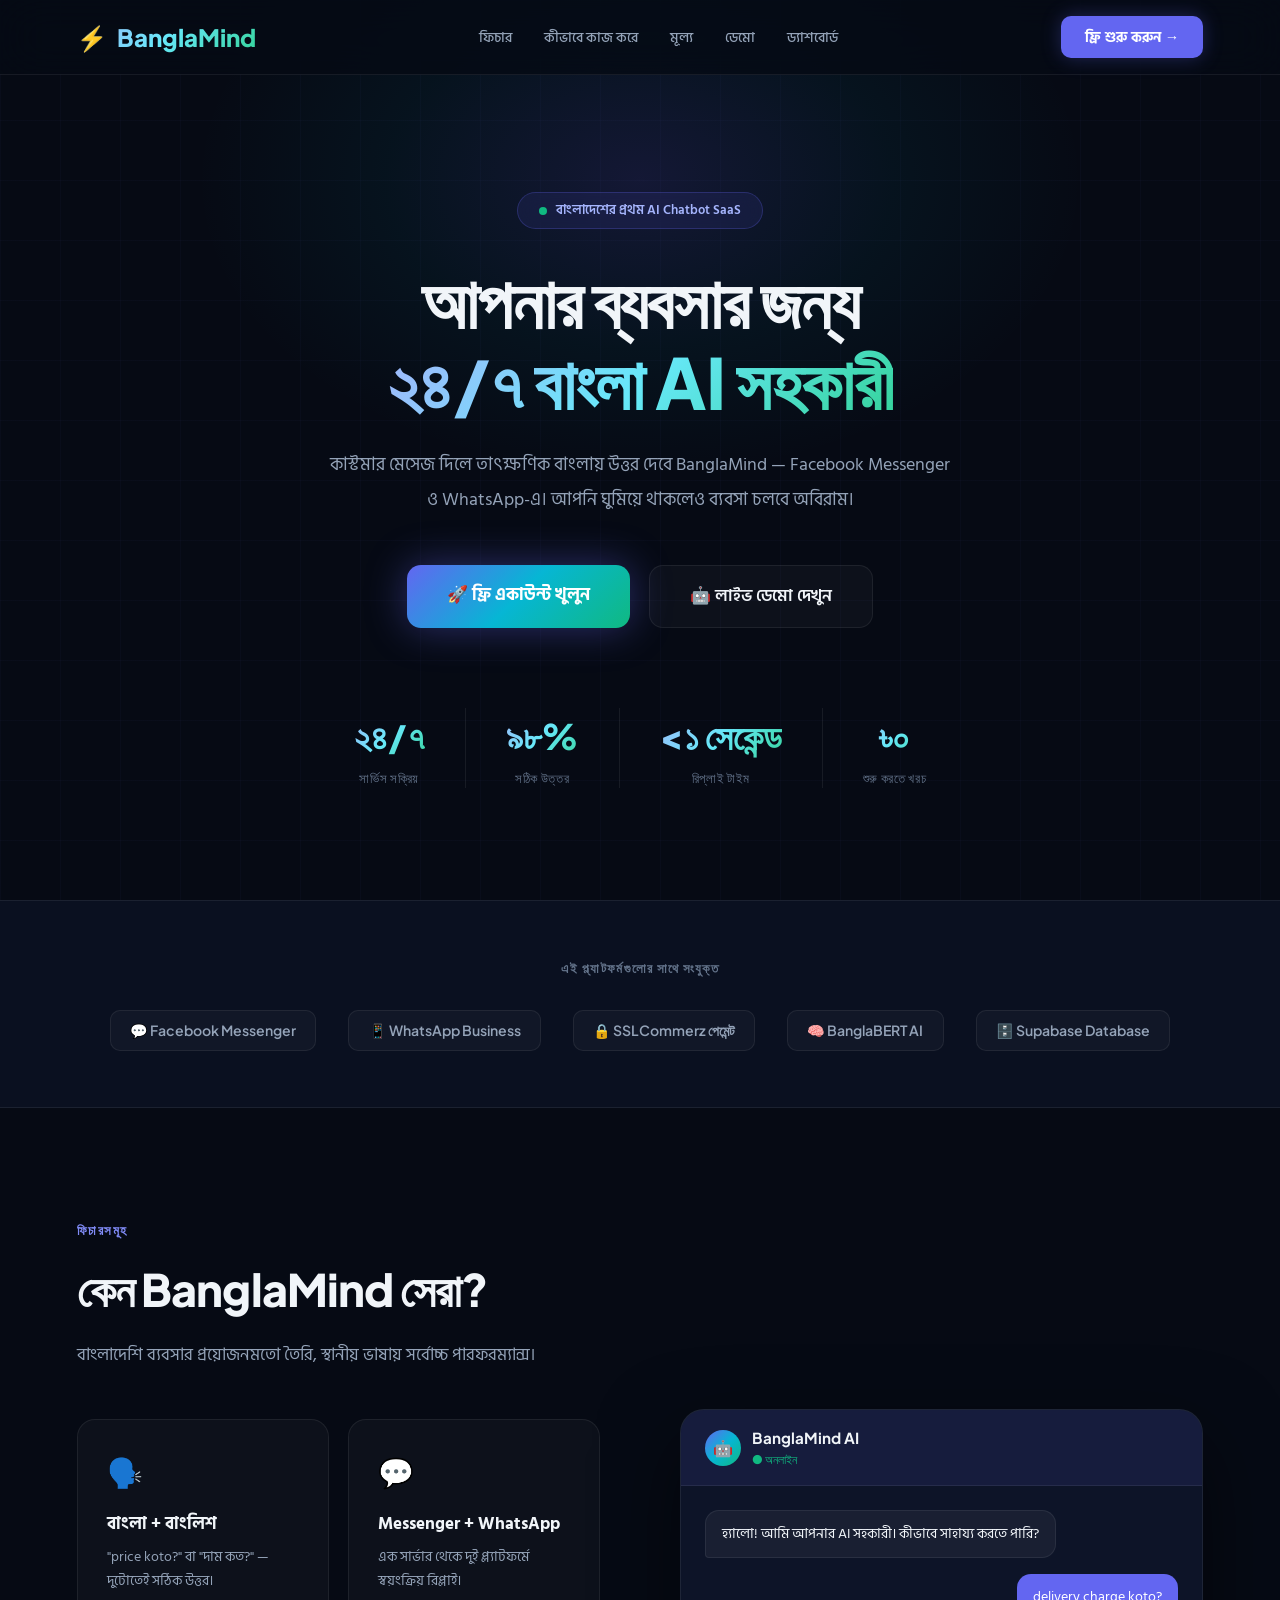
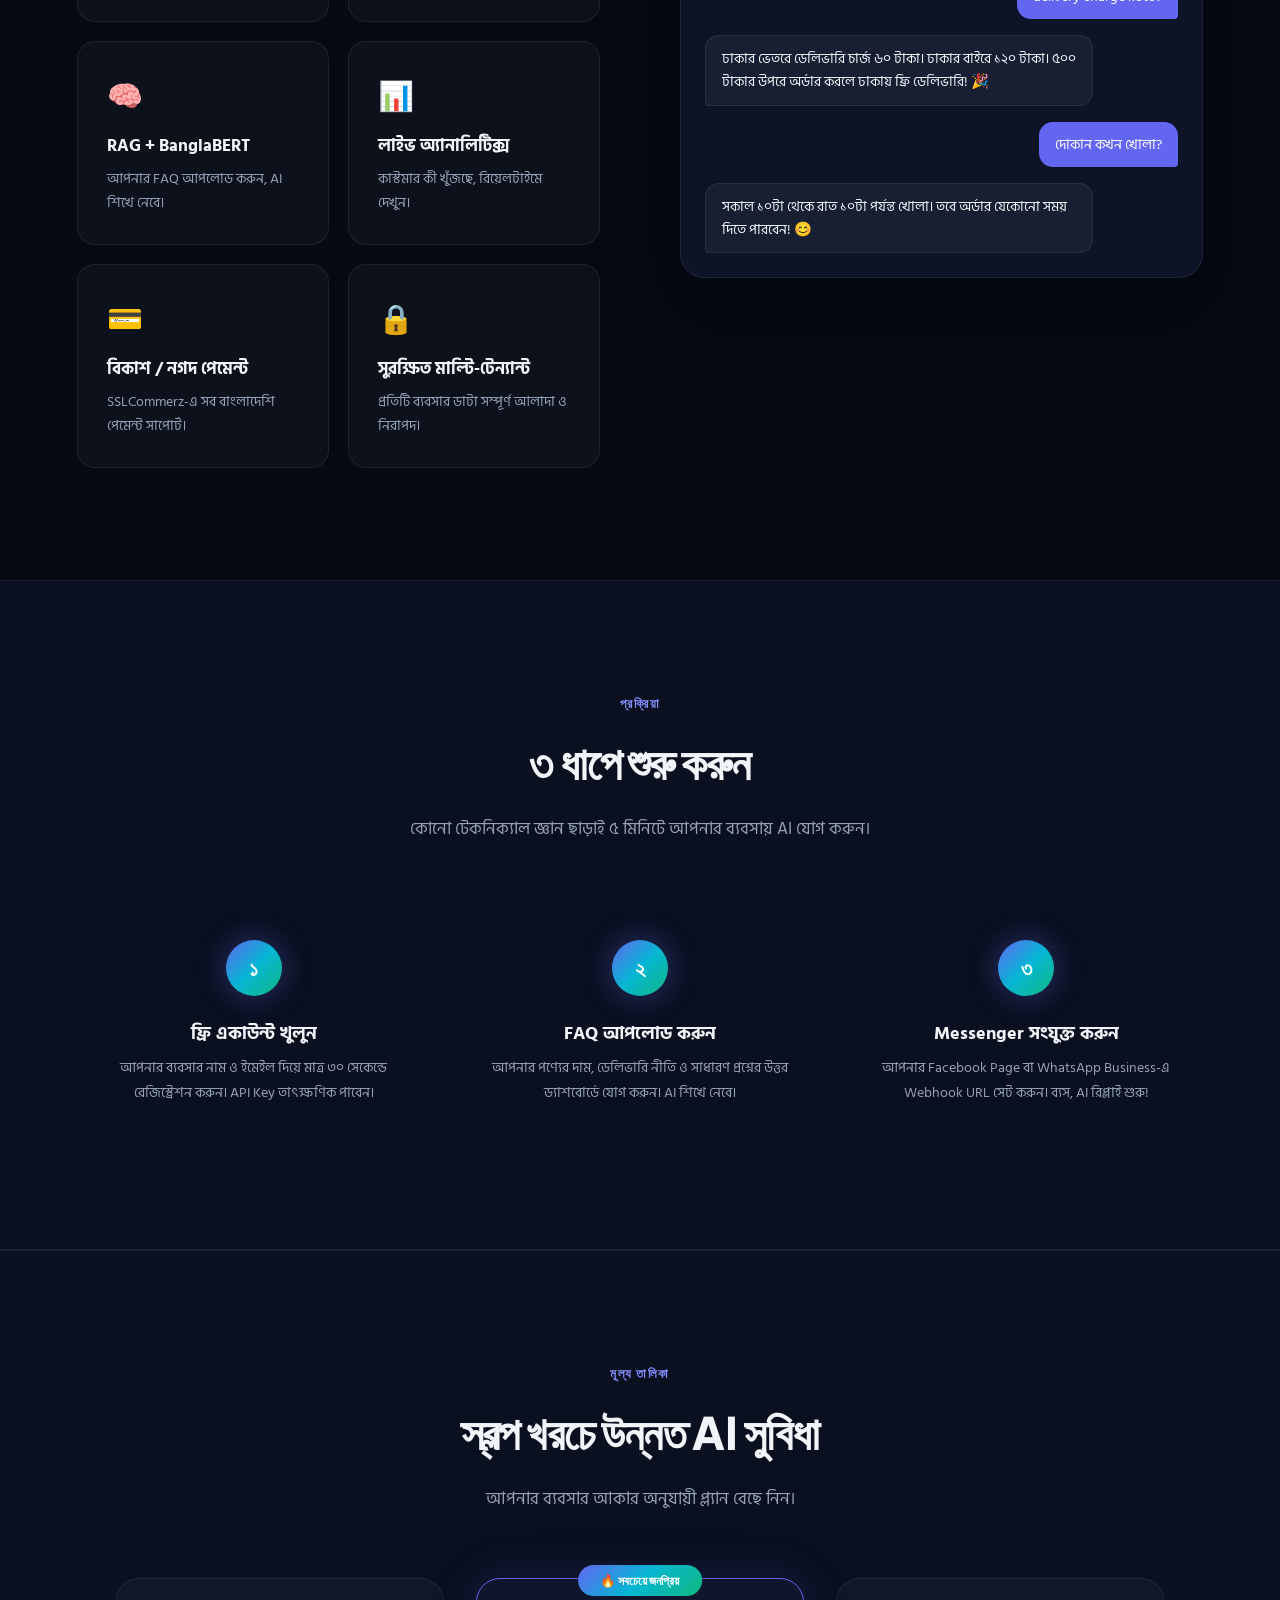
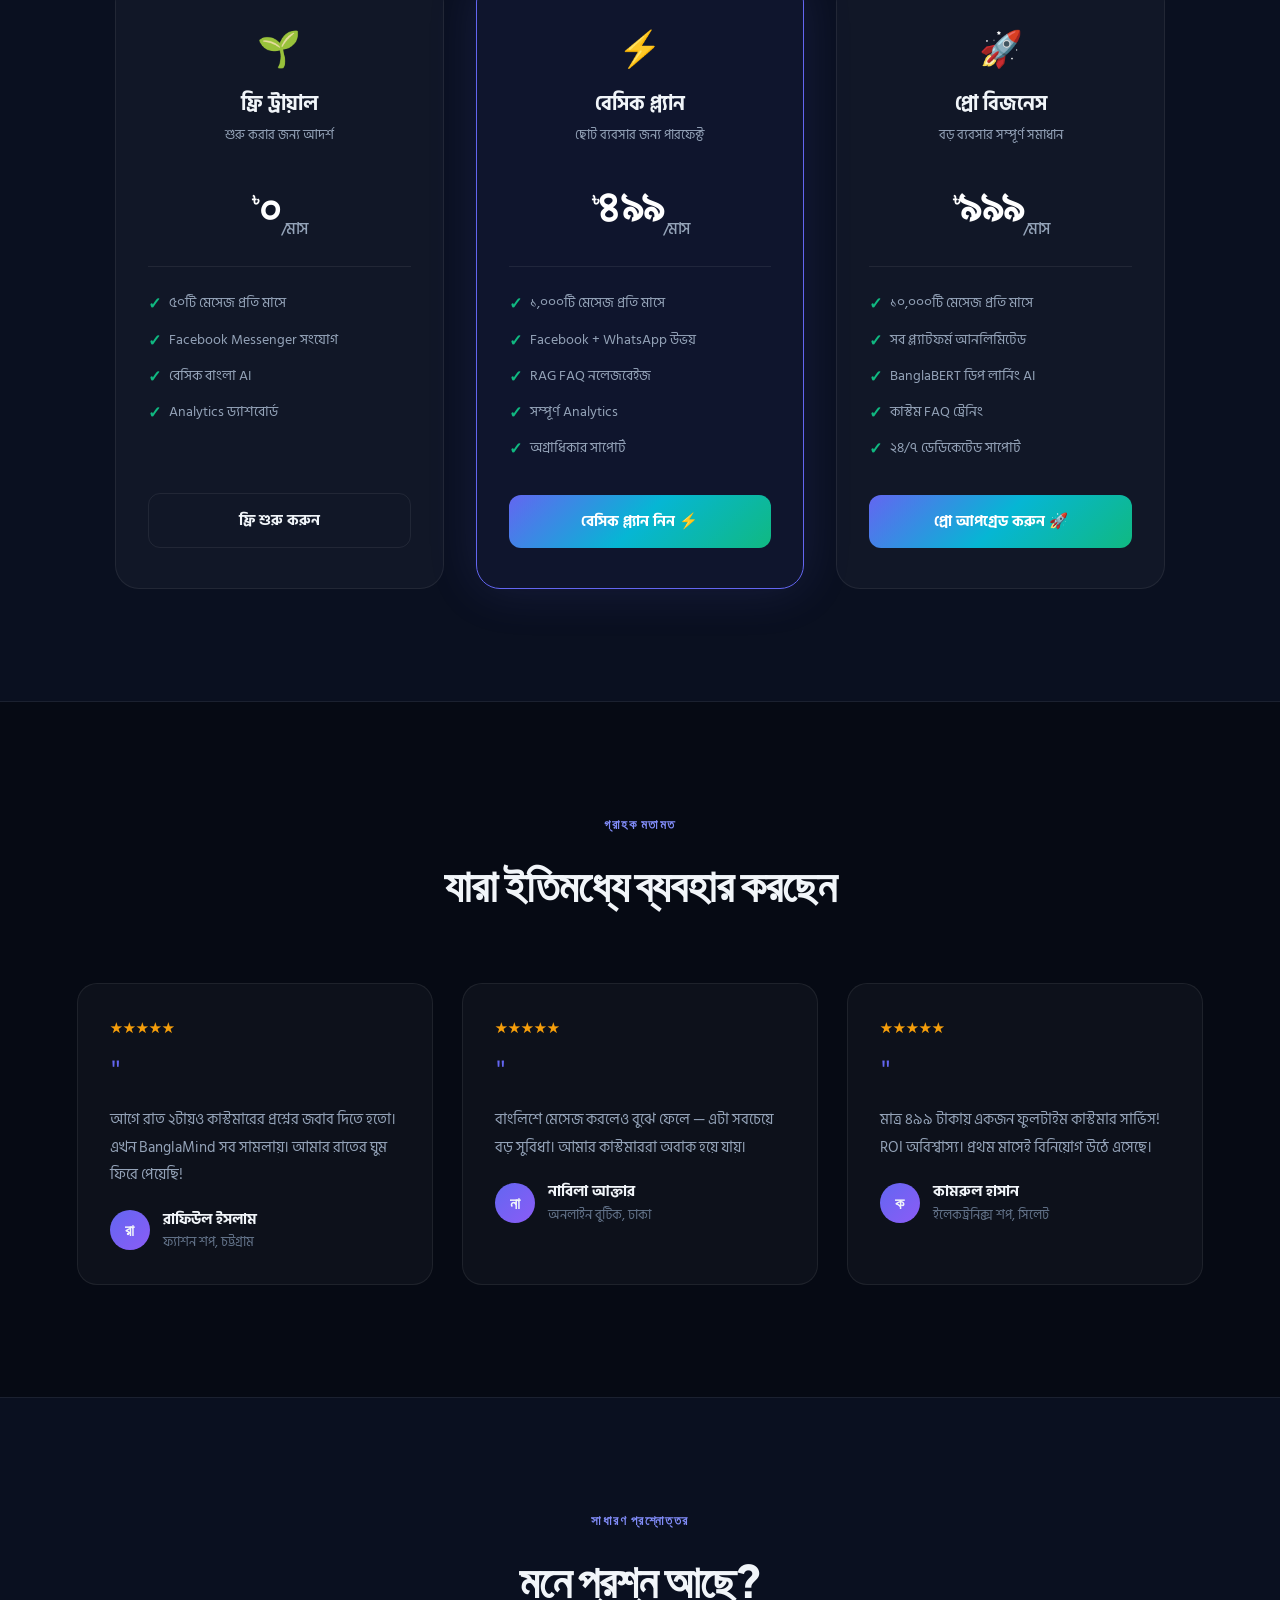
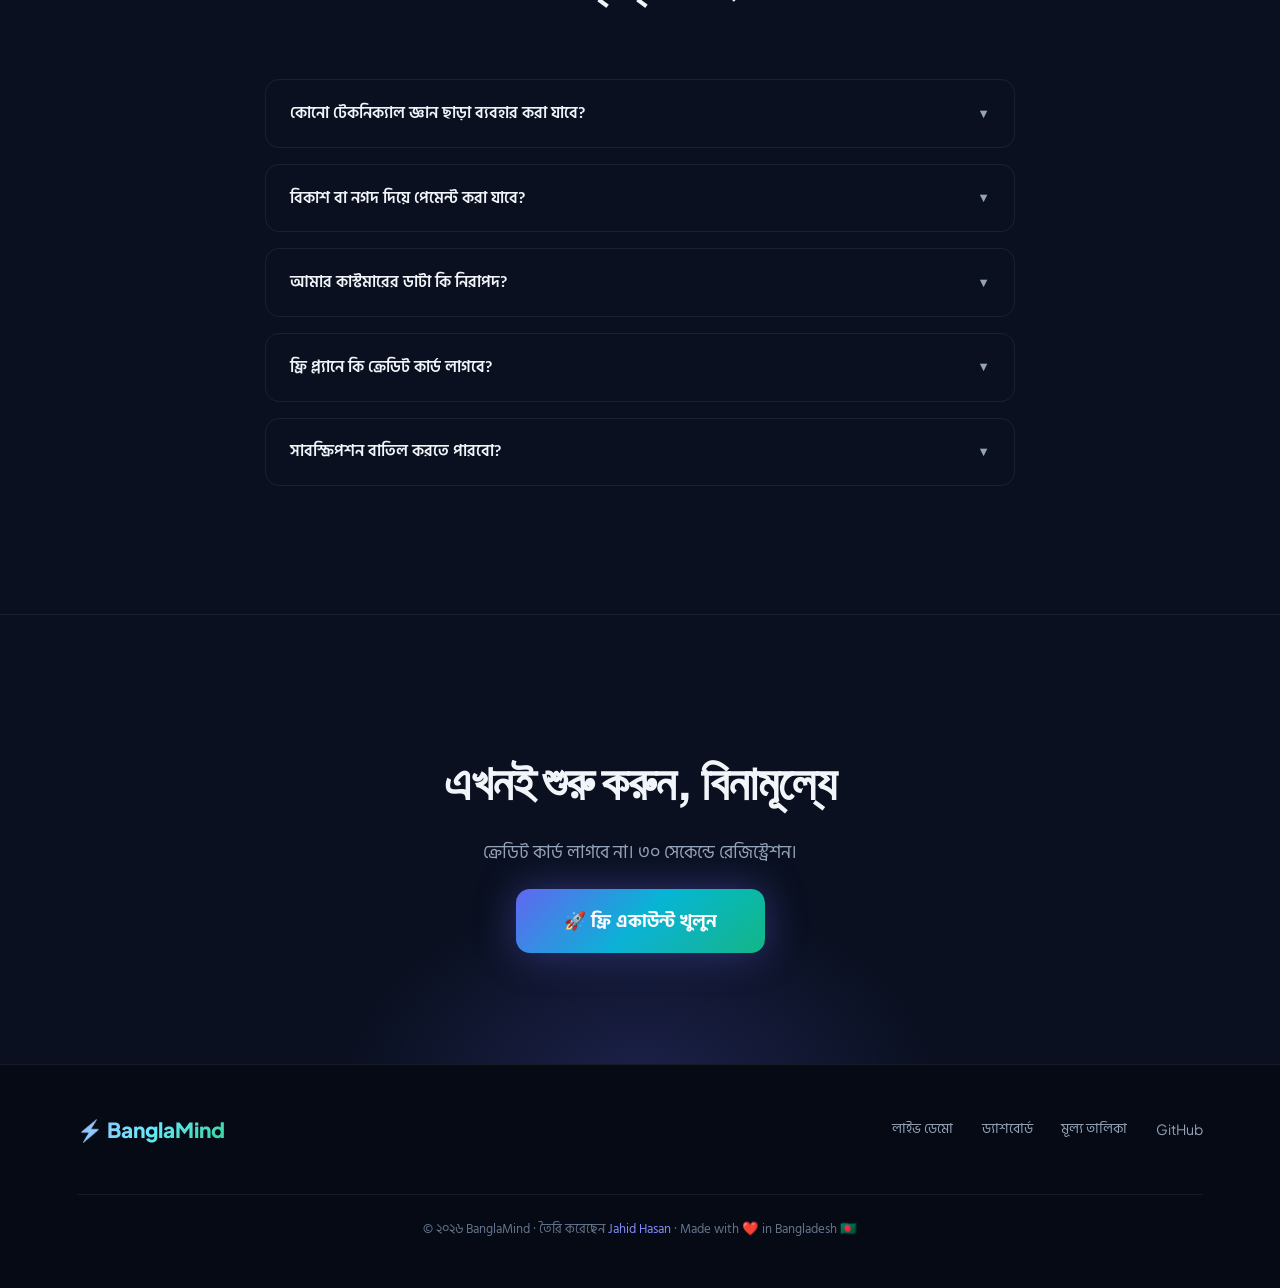
==== commit f2b9714c: "feat: premium landing page with Hero, Features, Pricing, Testimonials, FAQ, Registration flow (Secti" ====
--- a/frontend/index.html
+++ b/frontend/index.html
@@ -1,4 +1,4 @@
-﻿<!DOCTYPE html>
+<!DOCTYPE html>
 <html lang="bn">
 <head>
   <meta charset="UTF-8" />
@@ -7,464 +7,449 @@
   <meta name="description" content="BanglaMind আপনার ব্যবসার জন্য ২৪/৭ বাংলা AI চ্যাটবট। Facebook Messenger ও WhatsApp-এ স্বয়ংক্রিয় কাস্টমার সার্ভিস।" />
   <link rel="preconnect" href="https://fonts.googleapis.com" />
   <link rel="preconnect" href="https://fonts.gstatic.com" crossorigin />
-  <link href="https://fonts.googleapis.com/css2?family=Hind+Siliguri:wght@300;400;500;600;700&family=Plus+Jakarta+Sans:wght@300;400;500;600;700;800&display=swap" rel="stylesheet" />
+  <link href="https://fonts.googleapis.com/css2?family=Hind+Siliguri:wght@300;400;500;600;700&family=Plus+Jakarta+Sans:wght@300;400;500;600;700;800;900&display=swap" rel="stylesheet" />
   <style>
     :root {
-      --bg: #070913;
-      --bg2: #0d1124;
-      --card: rgba(255, 255, 255, 0.03);
-      --card-hover: rgba(255, 255, 255, 0.06);
-      --border: rgba(255, 255, 255, 0.08);
-      --border-focus: #6366f1;
-      --accent: #6366f1;
-      --accent-light: #818cf8;
-      --accent2: #10b981;
-      --text: #f1f5f9;
-      --muted: #94a3b8;
-      --grad: linear-gradient(135deg, #6366f1 0%, #06d6a0 100%);
-      --grad-text: linear-gradient(135deg, #a5b4fc 0%, #34d399 100%);
+      --bg: #060a14; --bg2: #0a1020; --bg3: #0d1428;
+      --card: rgba(255,255,255,0.03); --card-hover: rgba(255,255,255,0.06);
+      --border: rgba(255,255,255,0.07); --border-hover: rgba(99,102,241,0.4);
+      --accent: #6366f1; --accent-light: #818cf8; --accent2: #10b981; --accent3: #f59e0b;
+      --text: #f1f5f9; --muted: #94a3b8; --muted2: #64748b;
+      --grad: linear-gradient(135deg, #6366f1 0%, #06b6d4 50%, #10b981 100%);
+      --grad2: linear-gradient(135deg, #6366f1 0%, #8b5cf6 100%);
+      --grad-text: linear-gradient(135deg, #a5b4fc 0%, #67e8f9 50%, #34d399 100%);
     }
     *, *::before, *::after { box-sizing: border-box; margin: 0; padding: 0; }
     html { scroll-behavior: smooth; }
-    body {
-      background: var(--bg);
-      color: var(--text);
-      font-family: 'Plus Jakarta Sans', sans-serif;
-      min-height: 100vh;
-      overflow-x: hidden;
-      line-height: 1.6;
-    }
+    body { background: var(--bg); color: var(--text); font-family: 'Plus Jakarta Sans', sans-serif; min-height: 100vh; overflow-x: hidden; line-height: 1.6; }
     .bn { font-family: 'Hind Siliguri', sans-serif; }
-
-    /* ── NAV ── */
-    nav {
-      position: fixed; top: 0; left: 0; right: 0; z-index: 100;
-      display: flex; align-items: center; justify-content: space-between;
-      padding: 1.1rem 6%;
-      background: rgba(7, 9, 19, 0.85);
-      backdrop-filter: blur(20px);
-      border-bottom: 1px solid var(--border);
-    }
-    .logo {
-      font-size: 1.45rem; font-weight: 800;
-      background: var(--grad-text); -webkit-background-clip: text; -webkit-text-fill-color: transparent;
-      display: flex; align-items: center; gap: 8px;
-    }
-    .nav-links { display: flex; gap: 2.2rem; align-items: center; }
-    .nav-links a { color: var(--muted); text-decoration: none; font-size: .92rem; font-weight: 500; transition: color .2s; }
+    ::-webkit-scrollbar { width: 6px; } ::-webkit-scrollbar-track { background: var(--bg); } ::-webkit-scrollbar-thumb { background: var(--accent); border-radius: 3px; }
+
+    nav { position: fixed; top: 0; left: 0; right: 0; z-index: 100; display: flex; align-items: center; justify-content: space-between; padding: 1rem 6%; background: rgba(6,10,20,0.8); backdrop-filter: blur(24px); border-bottom: 1px solid var(--border); }
+    .logo { font-size: 1.5rem; font-weight: 900; background: var(--grad-text); -webkit-background-clip: text; -webkit-text-fill-color: transparent; display: flex; align-items: center; gap: 10px; text-decoration: none; }
+    .logo-icon { -webkit-text-fill-color: initial; }
+    .nav-links { display: flex; gap: 2rem; align-items: center; }
+    .nav-links a { color: var(--muted); text-decoration: none; font-size: .9rem; font-weight: 500; transition: color .2s; }
     .nav-links a:hover { color: var(--text); }
-    .nav-cta {
-      padding: .6rem 1.4rem; border-radius: 10px;
-      background: var(--accent); color: #fff; text-decoration: none;
-      font-size: .9rem; font-weight: 700; transition: transform .2s, opacity .2s;
-    }
-    .nav-cta:hover { opacity: .9; transform: translateY(-1px); }
-
-    /* ── HERO ── */
-    .hero {
-      min-height: 90vh;
-      display: flex; flex-direction: column; align-items: center; justify-content: center;
-      text-align: center; padding: 9rem 5% 4rem;
-      position: relative;
-    }
-    .hero::before {
-      content: ''; position: absolute; top: 30%; left: 50%; transform: translate(-50%,-50%);
-      width: 700px; height: 500px; border-radius: 50%;
-      background: radial-gradient(circle, rgba(99, 102, 241, 0.18) 0%, rgba(6, 214, 160, 0.05) 50%, transparent 70%);
-      pointer-events: none;
-    }
-    .badge {
-      display: inline-flex; align-items: center; gap: .6rem;
-      padding: .45rem 1.2rem; border-radius: 50px;
-      background: rgba(99, 102, 241, 0.12); border: 1px solid rgba(99, 102, 241, 0.3);
-      font-size: .85rem; color: #a5b4fc; margin-bottom: 1.8rem; font-weight: 600;
-    }
-    .badge span { width: 8px; height: 8px; border-radius: 50%; background: var(--accent2); animation: pulse 2s infinite; }
-    @keyframes pulse { 0%,100% { opacity:1; transform: scale(1); } 50% { opacity:.4; transform: scale(0.85); } }
-
-    h1 {
-      font-size: clamp(2.5rem, 5.5vw, 4.2rem); font-weight: 800; line-height: 1.2;
-      margin-bottom: 1.4rem; max-width: 900px;
-    }
+    .nav-cta { padding: .6rem 1.5rem; border-radius: 10px; background: var(--accent); color: #fff; text-decoration: none; font-size: .9rem; font-weight: 700; transition: all .2s; box-shadow: 0 0 20px rgba(99,102,241,0.3); }
+    .nav-cta:hover { transform: translateY(-1px); box-shadow: 0 0 30px rgba(99,102,241,0.5); }
+
+    .hero { min-height: 100vh; display: flex; flex-direction: column; align-items: center; justify-content: center; text-align: center; padding: 10rem 5% 5rem; position: relative; overflow: hidden; }
+    .hero-glow { position: absolute; top: 20%; left: 50%; transform: translate(-50%,-50%); width: 900px; height: 600px; border-radius: 50%; background: radial-gradient(ellipse, rgba(99,102,241,0.15) 0%, rgba(6,182,212,0.05) 40%, transparent 70%); pointer-events: none; animation: glowPulse 4s ease-in-out infinite; }
+    @keyframes glowPulse { 0%,100% { opacity:.7; transform: translate(-50%,-50%) scale(1); } 50% { opacity:1; transform: translate(-50%,-50%) scale(1.08); } }
+    .grid-bg { position: absolute; inset: 0; background-image: linear-gradient(rgba(99,102,241,0.03) 1px, transparent 1px), linear-gradient(90deg, rgba(99,102,241,0.03) 1px, transparent 1px); background-size: 60px 60px; pointer-events: none; }
+    .badge { display: inline-flex; align-items: center; gap: .6rem; padding: .45rem 1.3rem; border-radius: 50px; background: rgba(99,102,241,0.1); border: 1px solid rgba(99,102,241,0.25); font-size: .83rem; color: #a5b4fc; margin-bottom: 2rem; font-weight: 600; backdrop-filter: blur(10px); position: relative; z-index: 1; }
+    .badge-dot { width: 8px; height: 8px; border-radius: 50%; background: var(--accent2); animation: pulse 2s infinite; }
+    @keyframes pulse { 0%,100% { opacity:1; transform: scale(1); box-shadow: 0 0 0 0 rgba(16,185,129,0.4); } 50% { opacity:.8; transform: scale(.9); box-shadow: 0 0 0 6px rgba(16,185,129,0); } }
+    h1 { font-size: clamp(2.5rem, 5.5vw, 4.5rem); font-weight: 900; line-height: 1.15; margin-bottom: 1.5rem; max-width: 950px; position: relative; z-index: 1; letter-spacing: -0.02em; }
     h1 .grad { background: var(--grad-text); -webkit-background-clip: text; -webkit-text-fill-color: transparent; }
-    .subtitle {
-      font-size: 1.2rem; color: var(--muted); max-width: 650px; line-height: 1.8;
-      margin: 0 auto 2.8rem;
-    }
-    .hero-btns { display: flex; gap: 1.2rem; flex-wrap: wrap; justify-content: center; }
-    .btn-primary {
-      padding: 1rem 2.4rem; border-radius: 12px;
-      background: var(--grad); color: #fff; text-decoration: none;
-      font-weight: 700; font-size: 1.05rem; transition: transform .2s, box-shadow .2s;
-      box-shadow: 0 0 35px rgba(99, 102, 241, 0.35); border: none; cursor: pointer;
-    }
-    .btn-primary:hover { transform: translateY(-2px); box-shadow: 0 0 50px rgba(99, 102, 241, 0.55); }
-    .btn-secondary {
-      padding: 1rem 2.4rem; border-radius: 12px;
-      border: 1px solid var(--border); color: var(--text); text-decoration: none;
-      font-weight: 600; font-size: 1.05rem; transition: border-color .2s, background .2s;
-      background: rgba(255,255,255,0.02);
-    }
-    .btn-secondary:hover { border-color: var(--accent); background: rgba(99, 102, 241, 0.1); }
-
-    /* ── STATS ── */
-    .stats {
-      display: flex; gap: 3rem; justify-content: center; flex-wrap: wrap;
-      margin-top: 4.5rem; padding: 1.8rem 3rem;
-      background: var(--card); border: 1px solid var(--border);
-      border-radius: 20px; backdrop-filter: blur(12px);
-    }
-    .stat { text-align: center; }
-    .stat-val { font-size: 2rem; font-weight: 800; background: var(--grad-text); -webkit-background-clip: text; -webkit-text-fill-color: transparent; }
-    .stat-label { font-size: .85rem; color: var(--muted); margin-top: .3rem; }
-
-    /* ── SECTIONS ── */
-    section { padding: 6.5rem 6%; }
-    .section-label { color: var(--accent-light); font-size: .85rem; font-weight: 700; letter-spacing: .1em; text-transform: uppercase; margin-bottom: .8rem; }
-    .section-title { font-size: clamp(2rem, 3.5vw, 2.8rem); font-weight: 800; margin-bottom: 1rem; }
-    .section-sub { color: var(--muted); font-size: 1.1rem; max-width: 550px; line-height: 1.7; }
-
-    /* ── FEATURES ── */
-    .features-grid {
-      display: grid; grid-template-columns: repeat(auto-fit, minmax(280px, 1fr));
-      gap: 1.8rem; margin-top: 3.5rem;
-    }
-    .feature-card {
-      background: var(--card); border: 1px solid var(--border);
-      border-radius: 20px; padding: 2.2rem;
-      transition: border-color .3s, transform .3s, background .3s;
-    }
-    .feature-card:hover { border-color: rgba(99, 102, 241, 0.4); transform: translateY(-5px); background: var(--card-hover); }
-    .feature-icon {
-      width: 54px; height: 54px; border-radius: 14px;
-      background: rgba(99, 102, 241, 0.15); display: flex; align-items: center; justify-content: center;
-      font-size: 1.7rem; margin-bottom: 1.4rem;
-    }
-    .feature-card h3 { font-size: 1.2rem; font-weight: 700; margin-bottom: .6rem; }
-    .feature-card p { font-size: .95rem; color: var(--muted); line-height: 1.7; }
-
-    /* ── PRICING ── */
+    .subtitle { font-size: 1.15rem; color: var(--muted); max-width: 620px; line-height: 1.9; margin: 0 auto 3rem; position: relative; z-index: 1; }
+    .hero-btns { display: flex; gap: 1.2rem; flex-wrap: wrap; justify-content: center; position: relative; z-index: 1; }
+    .btn-primary { padding: 1.05rem 2.5rem; border-radius: 14px; background: var(--grad); color: #fff; text-decoration: none; font-weight: 800; font-size: 1.05rem; transition: all .25s; box-shadow: 0 0 40px rgba(99,102,241,0.4); border: none; cursor: pointer; }
+    .btn-primary:hover { transform: translateY(-3px); box-shadow: 0 0 60px rgba(99,102,241,0.6); }
+    .btn-secondary { padding: 1.05rem 2.5rem; border-radius: 14px; border: 1px solid var(--border); color: var(--text); text-decoration: none; font-weight: 600; font-size: 1.05rem; transition: all .25s; background: rgba(255,255,255,0.03); }
+    .btn-secondary:hover { border-color: var(--accent); background: rgba(99,102,241,0.08); transform: translateY(-2px); }
+
+    .stats-row { display: flex; gap: 2.5rem; justify-content: center; flex-wrap: wrap; margin-top: 5rem; position: relative; z-index: 1; }
+    .stat-item { text-align: center; }
+    .stat-num { font-size: 2.2rem; font-weight: 900; background: var(--grad-text); -webkit-background-clip: text; -webkit-text-fill-color: transparent; }
+    .stat-txt { font-size: .82rem; color: var(--muted2); margin-top: .2rem; font-weight: 500; letter-spacing: .05em; text-transform: uppercase; }
+    .stat-div { width: 1px; background: var(--border); align-self: stretch; }
+
+    .logos { padding: 3.5rem 6%; text-align: center; border-top: 1px solid var(--border); border-bottom: 1px solid var(--border); background: var(--bg2); }
+    .logos p { font-size: .82rem; color: var(--muted2); letter-spacing: .1em; text-transform: uppercase; margin-bottom: 2rem; font-weight: 600; }
+    .logos-row { display: flex; gap: 2rem; align-items: center; justify-content: center; flex-wrap: wrap; }
+    .logo-chip { display: flex; align-items: center; gap: .6rem; padding: .5rem 1.2rem; border-radius: 10px; background: rgba(255,255,255,0.03); border: 1px solid var(--border); color: var(--muted); font-size: .88rem; font-weight: 600; }
+
+    section { padding: 7rem 6%; }
+    .section-label { color: var(--accent-light); font-size: .8rem; font-weight: 700; letter-spacing: .12em; text-transform: uppercase; margin-bottom: .8rem; }
+    .section-title { font-size: clamp(1.9rem, 3.5vw, 2.8rem); font-weight: 900; margin-bottom: 1rem; letter-spacing: -.02em; }
+    .section-sub { color: var(--muted); font-size: 1.05rem; max-width: 550px; line-height: 1.8; }
+
+    .features-layout { display: grid; grid-template-columns: 1fr 1fr; gap: 5rem; align-items: center; }
+    @media(max-width:900px) { .features-layout { grid-template-columns: 1fr; } }
+    .features-grid { display: grid; grid-template-columns: 1fr 1fr; gap: 1.2rem; }
+    @media(max-width:600px) { .features-grid { grid-template-columns: 1fr; } }
+    .feature-card { background: var(--card); border: 1px solid var(--border); border-radius: 18px; padding: 1.8rem; transition: all .3s; }
+    .feature-card:hover { border-color: var(--border-hover); transform: translateY(-4px); background: var(--card-hover); box-shadow: 0 20px 40px rgba(0,0,0,0.3); }
+    .feature-icon { font-size: 1.8rem; margin-bottom: 1rem; }
+    .feature-card h3 { font-size: 1.05rem; font-weight: 700; margin-bottom: .45rem; }
+    .feature-card p { font-size: .88rem; color: var(--muted); line-height: 1.7; }
+
+    .chat-preview { background: var(--bg3); border: 1px solid var(--border); border-radius: 24px; overflow: hidden; box-shadow: 0 30px 80px rgba(0,0,0,0.5); }
+    .chat-header { padding: 1rem 1.5rem; background: rgba(99,102,241,0.1); border-bottom: 1px solid var(--border); display: flex; align-items: center; gap: .7rem; }
+    .chat-avatar { width: 36px; height: 36px; border-radius: 50%; background: var(--grad); display: flex; align-items: center; justify-content: center; font-size: 1rem; }
+    .chat-name { font-weight: 700; font-size: .95rem; }
+    .chat-status { font-size: .75rem; color: var(--accent2); }
+    .chat-msgs { padding: 1.5rem; display: flex; flex-direction: column; gap: 1rem; min-height: 320px; }
+    .msg { max-width: 82%; padding: .7rem 1rem; border-radius: 14px; font-size: .9rem; line-height: 1.6; }
+    .msg.user { background: var(--accent); color: #fff; align-self: flex-end; border-bottom-right-radius: 4px; }
+    .msg.bot { background: rgba(255,255,255,0.05); border: 1px solid var(--border); align-self: flex-start; border-bottom-left-radius: 4px; }
+    .typing-dots { display: flex; gap: 5px; align-items: center; }
+    .dot { width: 7px; height: 7px; border-radius: 50%; background: var(--muted); animation: bounce .9s infinite; }
+    .dot:nth-child(2) { animation-delay: .15s; } .dot:nth-child(3) { animation-delay: .3s; }
+    @keyframes bounce { 0%,60%,100% { transform: translateY(0); } 30% { transform: translateY(-6px); } }
+
+    .steps { display: grid; grid-template-columns: repeat(auto-fit, minmax(220px, 1fr)); gap: 2rem; margin-top: 4rem; }
+    .step { text-align: center; padding: 2rem 1.5rem; }
+    .step-num { width: 56px; height: 56px; border-radius: 50%; margin: 0 auto 1.5rem; background: var(--grad); display: flex; align-items: center; justify-content: center; font-size: 1.3rem; font-weight: 900; color: #fff; box-shadow: 0 0 30px rgba(99,102,241,0.4); }
+    .step h3 { font-size: 1.1rem; font-weight: 700; margin-bottom: .5rem; }
+    .step p { font-size: .9rem; color: var(--muted); line-height: 1.7; }
+
     .pricing-bg { background: var(--bg2); border-top: 1px solid var(--border); border-bottom: 1px solid var(--border); }
-    .pricing-grid {
-      display: grid; grid-template-columns: repeat(auto-fit, minmax(280px, 1fr));
-      gap: 2rem; margin-top: 3.5rem; max-width: 1050px; margin-left: auto; margin-right: auto;
-    }
-    .plan {
-      background: var(--card); border: 1px solid var(--border);
-      border-radius: 24px; padding: 2.5rem 2rem; text-align: center;
-      transition: border-color .3s, transform .3s; display: flex; flex-direction: column;
-      position: relative;
-    }
-    .plan:hover { border-color: rgba(99, 102, 241, 0.5); transform: translateY(-4px); }
-    .plan.popular {
-      border-color: var(--accent);
-      background: rgba(99, 102, 241, 0.08);
-      box-shadow: 0 0 40px rgba(99, 102, 241, 0.15);
-    }
-    .plan.popular::before {
-      content: '🔥 সবচেয়ে জনপ্রিয়';
-      position: absolute; top: -14px; left: 50%; transform: translateX(-50%);
-      background: var(--accent); color: #fff; padding: .35rem 1.2rem; border-radius: 50px;
-      font-size: .8rem; font-weight: 700; white-space: nowrap;
-    }
-    .plan-name { font-weight: 800; font-size: 1.3rem; margin-bottom: .4rem; }
-    .plan-price { font-size: 2.8rem; font-weight: 800; margin: 1rem 0; color: #fff; }
-    .plan-price span { font-size: 1.1rem; color: var(--muted); font-weight: 500; }
-    .plan-features { list-style: none; margin: 1.5rem 0; text-align: left; flex-grow: 1; }
-    .plan-features li { padding: .55rem 0; font-size: .95rem; color: var(--muted); display: flex; align-items: center; gap: 8px; }
-    .plan-features li::before { content: '✓'; color: var(--accent2); font-weight: 800; font-size: 1.1rem; }
-    .plan-btn {
-      display: block; width: 100%; padding: .85rem; border-radius: 12px;
-      background: var(--grad); color: #fff; text-decoration: none;
-      font-weight: 700; font-size: 1rem; margin-top: 1.5rem;
-      border: none; cursor: pointer; transition: opacity .2s, transform .2s;
-    }
+    .pricing-grid { display: grid; grid-template-columns: repeat(auto-fit, minmax(280px, 1fr)); gap: 2rem; margin-top: 4rem; max-width: 1050px; margin-left: auto; margin-right: auto; }
+    .plan { background: var(--card); border: 1px solid var(--border); border-radius: 24px; padding: 2.5rem 2rem; text-align: center; transition: all .3s; display: flex; flex-direction: column; position: relative; }
+    .plan:hover { transform: translateY(-6px); box-shadow: 0 30px 60px rgba(0,0,0,0.4); }
+    .plan.popular { border-color: var(--accent); background: rgba(99,102,241,0.06); box-shadow: 0 0 50px rgba(99,102,241,0.15); }
+    .popular-badge { position: absolute; top: -14px; left: 50%; transform: translateX(-50%); background: var(--grad); color: #fff; padding: .35rem 1.4rem; border-radius: 50px; font-size: .78rem; font-weight: 700; white-space: nowrap; }
+    .plan-icon { font-size: 2.2rem; margin-bottom: .8rem; }
+    .plan-name { font-weight: 900; font-size: 1.25rem; margin-bottom: .3rem; }
+    .plan-tagline { font-size: .83rem; color: var(--muted); margin-bottom: 1.2rem; }
+    .plan-price { font-size: 3rem; font-weight: 900; color: #fff; letter-spacing: -.03em; }
+    .plan-price sup { font-size: 1.2rem; vertical-align: super; }
+    .plan-price sub { font-size: 1rem; color: var(--muted); font-weight: 500; }
+    .plan-divider { border: none; border-top: 1px solid var(--border); margin: 1.5rem 0; }
+    .plan-features { list-style: none; text-align: left; flex-grow: 1; display: flex; flex-direction: column; gap: .6rem; }
+    .plan-features li { font-size: .9rem; color: var(--muted); display: flex; align-items: flex-start; gap: 8px; }
+    .plan-features .check { color: var(--accent2); font-weight: 900; font-size: 1rem; flex-shrink: 0; margin-top: 1px; }
+    .plan-btn { display: block; width: 100%; padding: .9rem; border-radius: 12px; background: var(--grad); color: #fff; text-decoration: none; font-weight: 800; font-size: .95rem; margin-top: 2rem; border: none; cursor: pointer; transition: all .2s; }
     .plan-btn:hover { opacity: .9; transform: translateY(-1px); }
-    .plan-btn.outline {
-      background: transparent; border: 1px solid var(--border); color: var(--text);
-    }
-    .plan-btn.outline:hover { border-color: var(--accent); background: rgba(99, 102, 241, 0.1); }
-
-    /* ── MODAL ── */
-    .modal-overlay {
-      position: fixed; inset: 0; background: rgba(7, 9, 19, 0.85); backdrop-filter: blur(10px);
-      display: none; align-items: center; justify-content: center; z-index: 999; padding: 20px;
-    }
-    .modal-box {
-      background: #0f1528; border: 1px solid var(--border); border-radius: 24px;
-      width: 100%; max-width: 500px; padding: 2.5rem; position: relative;
-      box-shadow: 0 25px 60px rgba(0,0,0,0.6);
-    }
-    .modal-close {
-      position: absolute; top: 1.5rem; right: 1.5rem; font-size: 1.5rem;
-      background: none; border: none; color: var(--muted); cursor: pointer;
-    }
-    .modal-close:hover { color: #fff; }
-    .form-group { margin-bottom: 1.2rem; text-align: left; }
-    .form-group label { display: block; font-size: .9rem; font-weight: 600; margin-bottom: .4rem; color: #cbd5e1; }
-    .form-group input {
-      width: 100%; padding: .8rem 1rem; border-radius: 10px;
-      background: rgba(255,255,255,0.04); border: 1px solid var(--border);
-      color: #fff; font-size: .95rem; outline: none; transition: border-color .2s;
-    }
-    .form-group input:focus { border-color: var(--accent); }
-
-    /* ── FOOTER ── */
-    footer {
-      text-align: center; padding: 3rem 5%;
-      border-top: 1px solid var(--border); color: var(--muted); font-size: .9rem;
-    }
-    footer a { color: var(--accent-light); text-decoration: none; }
+    .plan-btn.outline { background: transparent; border: 1px solid var(--border); color: var(--text); }
+    .plan-btn.outline:hover { border-color: var(--accent); background: rgba(99,102,241,0.1); }
+
+    .testimonials-grid { display: grid; grid-template-columns: repeat(auto-fit, minmax(290px, 1fr)); gap: 1.8rem; margin-top: 4rem; }
+    .testimonial { background: var(--card); border: 1px solid var(--border); border-radius: 20px; padding: 2rem; transition: all .3s; }
+    .testimonial:hover { border-color: var(--border-hover); transform: translateY(-3px); }
+    .testimonial-quote { font-size: 1.8rem; color: var(--accent); margin-bottom: .8rem; }
+    .testimonial p { font-size: .95rem; color: var(--muted); line-height: 1.8; margin-bottom: 1.2rem; }
+    .testimonial-author { display: flex; align-items: center; gap: .8rem; }
+    .author-avatar { width: 40px; height: 40px; border-radius: 50%; background: var(--grad2); display: flex; align-items: center; justify-content: center; font-size: 1rem; font-weight: 700; }
+    .author-name { font-weight: 700; font-size: .95rem; }
+    .author-role { font-size: .8rem; color: var(--muted2); }
+    .stars { color: var(--accent3); font-size: .9rem; margin-bottom: .5rem; }
+
+    .faq-list { max-width: 750px; margin: 4rem auto 0; }
+    .faq-item { border: 1px solid var(--border); border-radius: 14px; margin-bottom: 1rem; overflow: hidden; transition: border-color .2s; }
+    .faq-item:hover { border-color: var(--border-hover); }
+    .faq-q { padding: 1.3rem 1.5rem; cursor: pointer; display: flex; justify-content: space-between; align-items: center; font-weight: 600; font-size: .98rem; background: none; border: none; color: var(--text); width: 100%; text-align: left; }
+    .faq-q .arrow { transition: transform .3s; font-size: .8rem; color: var(--muted); }
+    .faq-item.open .arrow { transform: rotate(180deg); }
+    .faq-a { max-height: 0; overflow: hidden; transition: max-height .4s ease; }
+    .faq-item.open .faq-a { max-height: 200px; }
+    .faq-a-inner { padding: 0 1.5rem 1.3rem; font-size: .93rem; color: var(--muted); line-height: 1.8; }
+
+    .cta-section { text-align: center; padding: 8rem 5%; background: var(--bg2); border-top: 1px solid var(--border); position: relative; overflow: hidden; }
+    .cta-glow { position: absolute; bottom: -50%; left: 50%; transform: translateX(-50%); width: 600px; height: 400px; background: radial-gradient(ellipse, rgba(99,102,241,0.2) 0%, transparent 70%); pointer-events: none; }
+    .cta-section h2 { font-size: clamp(2rem, 4vw, 3rem); font-weight: 900; margin-bottom: 1.2rem; letter-spacing: -.02em; position: relative; z-index: 1; }
+    .cta-section p { color: var(--muted); font-size: 1.1rem; max-width: 500px; margin: 0 auto 2.5rem; position: relative; z-index: 1; }
+
+    .modal-overlay { position: fixed; inset: 0; background: rgba(6,10,20,0.9); backdrop-filter: blur(16px); display: none; align-items: center; justify-content: center; z-index: 999; padding: 20px; }
+    .modal-overlay.open { display: flex; }
+    .modal-box { background: #0d1428; border: 1px solid var(--border); border-radius: 24px; width: 100%; max-width: 480px; padding: 2.5rem; position: relative; box-shadow: 0 40px 80px rgba(0,0,0,0.7); animation: slideUp .3s ease; }
+    @keyframes slideUp { from { opacity:0; transform: translateY(20px); } to { opacity:1; transform: translateY(0); } }
+    .modal-close { position: absolute; top: 1.2rem; right: 1.2rem; font-size: 1.2rem; background: rgba(255,255,255,0.05); border: 1px solid var(--border); color: var(--muted); cursor: pointer; width: 36px; height: 36px; border-radius: 8px; display: flex; align-items: center; justify-content: center; transition: all .2s; }
+    .modal-close:hover { background: rgba(255,255,255,0.1); color: #fff; }
+    .modal-plan-badge { display: inline-block; padding: .3rem .9rem; border-radius: 20px; font-size: .78rem; font-weight: 700; background: rgba(99,102,241,0.15); color: var(--accent-light); margin-bottom: 1rem; }
+    .modal-title { font-size: 1.4rem; font-weight: 900; margin-bottom: .4rem; letter-spacing: -.02em; }
+    .modal-subtitle { font-size: .9rem; color: var(--muted); margin-bottom: 1.8rem; }
+    .form-group { margin-bottom: 1.1rem; }
+    .form-group label { display: block; font-size: .85rem; font-weight: 600; margin-bottom: .4rem; color: #cbd5e1; }
+    .form-group input { width: 100%; padding: .85rem 1rem; border-radius: 12px; background: rgba(255,255,255,0.04); border: 1px solid var(--border); color: #fff; font-size: .95rem; outline: none; transition: border-color .2s; font-family: inherit; }
+    .form-group input:focus { border-color: var(--accent); background: rgba(99,102,241,0.05); }
+    .form-group input::placeholder { color: var(--muted2); }
+    .modal-msg { padding: .9rem 1rem; border-radius: 10px; font-size: .88rem; margin-bottom: 1rem; display: none; line-height: 1.6; }
+    .modal-msg.success { background: rgba(16,185,129,0.1); border: 1px solid rgba(16,185,129,0.3); color: #34d399; }
+    .modal-msg.error { background: rgba(239,68,68,0.1); border: 1px solid rgba(239,68,68,0.3); color: #f87171; }
+    .api-key-box { background: rgba(99,102,241,0.1); border: 1px solid rgba(99,102,241,0.25); border-radius: 10px; padding: .8rem 1rem; font-family: monospace; font-size: .82rem; color: #a5b4fc; word-break: break-all; margin-top: .5rem; cursor: pointer; transition: background .2s; }
+    .api-key-box:hover { background: rgba(99,102,241,0.2); }
+
+    footer { padding: 3rem 6%; border-top: 1px solid var(--border); display: flex; flex-wrap: wrap; gap: 2rem; justify-content: space-between; align-items: center; }
+    .footer-logo { font-size: 1.3rem; font-weight: 900; background: var(--grad-text); -webkit-background-clip: text; -webkit-text-fill-color: transparent; }
+    .footer-links { display: flex; gap: 1.8rem; flex-wrap: wrap; }
+    .footer-links a { color: var(--muted); text-decoration: none; font-size: .88rem; transition: color .2s; }
+    .footer-links a:hover { color: var(--text); }
+    .footer-copy { color: var(--muted2); font-size: .83rem; width: 100%; text-align: center; padding-top: 1.5rem; border-top: 1px solid var(--border); margin-top: 1rem; }
+    .footer-copy a { color: var(--accent-light); text-decoration: none; }
   </style>
 </head>
 <body>
 
-<!-- NAV -->
 <nav>
-  <div class="logo">⚡ BanglaMind</div>
+  <a href="/" class="logo"><span class="logo-icon">⚡</span> BanglaMind</a>
   <div class="nav-links">
-    <a href="#features" class="bn">ফিচারসমূহ</a>
-    <a href="#pricing" class="bn">মূল্য তালিকা</a>
+    <a href="#features" class="bn">ফিচার</a>
+    <a href="#how" class="bn">কীভাবে কাজ করে</a>
+    <a href="#pricing" class="bn">মূল্য</a>
+    <a href="demo.html" class="bn">ডেমো</a>
+    <a href="dashboard.html" class="bn">ড্যাশবোর্ড</a>
+  </div>
+  <a href="javascript:void(0)" onclick="openModal('free')" class="nav-cta bn">ফ্রি শুরু করুন →</a>
+</nav>
+
+<section class="hero">
+  <div class="grid-bg"></div>
+  <div class="hero-glow"></div>
+  <div class="badge bn"><span class="badge-dot"></span> বাংলাদেশের প্রথম AI Chatbot SaaS</div>
+  <h1>আপনার ব্যবসার জন্য<br/><span class="grad">২৪/৭ বাংলা AI সহকারী</span></h1>
+  <p class="subtitle bn">কাস্টমার মেসেজ দিলে তাৎক্ষণিক বাংলায় উত্তর দেবে BanglaMind — Facebook Messenger ও WhatsApp-এ। আপনি ঘুমিয়ে থাকলেও ব্যবসা চলবে অবিরাম।</p>
+  <div class="hero-btns">
+    <a href="javascript:void(0)" onclick="openModal('free')" class="btn-primary bn">🚀 ফ্রি একাউন্ট খুলুন</a>
+    <a href="demo.html" class="btn-secondary bn">🤖 লাইভ ডেমো দেখুন</a>
+  </div>
+  <div class="stats-row">
+    <div class="stat-item"><div class="stat-num">২৪/৭</div><div class="stat-txt">সার্ভিস সক্রিয়</div></div>
+    <div class="stat-div"></div>
+    <div class="stat-item"><div class="stat-num">৯৮%</div><div class="stat-txt">সঠিক উত্তর</div></div>
+    <div class="stat-div"></div>
+    <div class="stat-item"><div class="stat-num">&lt;১ সেকেন্ড</div><div class="stat-txt">রিপ্লাই টাইম</div></div>
+    <div class="stat-div"></div>
+    <div class="stat-item"><div class="stat-num">৳০</div><div class="stat-txt">শুরু করতে খরচ</div></div>
+  </div>
+</section>
+
+<div class="logos">
+  <p>এই প্ল্যাটফর্মগুলোর সাথে সংযুক্ত</p>
+  <div class="logos-row">
+    <div class="logo-chip">💬 Facebook Messenger</div>
+    <div class="logo-chip">📱 WhatsApp Business</div>
+    <div class="logo-chip">🔒 SSLCommerz পেমেন্ট</div>
+    <div class="logo-chip">🧠 BanglaBERT AI</div>
+    <div class="logo-chip">🗄️ Supabase Database</div>
+  </div>
+</div>
+
+<section id="features">
+  <div class="features-layout">
+    <div>
+      <div class="section-label">ফিচারসমূহ</div>
+      <h2 class="section-title">কেন BanglaMind সেরা?</h2>
+      <p class="section-sub bn" style="margin-bottom:3rem">বাংলাদেশি ব্যবসার প্রয়োজনমতো তৈরি, স্থানীয় ভাষায় সর্বোচ্চ পারফরম্যান্স।</p>
+      <div class="features-grid">
+        <div class="feature-card"><div class="feature-icon">🗣️</div><h3 class="bn">বাংলা + বাংলিশ</h3><p class="bn">"price koto?" বা "দাম কত?" — দুটোতেই সঠিক উত্তর।</p></div>
+        <div class="feature-card"><div class="feature-icon">💬</div><h3 class="bn">Messenger + WhatsApp</h3><p class="bn">এক সার্ভার থেকে দুই প্ল্যাটফর্মে স্বয়ংক্রিয় রিপ্লাই।</p></div>
+        <div class="feature-card"><div class="feature-icon">🧠</div><h3 class="bn">RAG + BanglaBERT</h3><p class="bn">আপনার FAQ আপলোড করুন, AI শিখে নেবে।</p></div>
+        <div class="feature-card"><div class="feature-icon">📊</div><h3 class="bn">লাইভ অ্যানালিটিক্স</h3><p class="bn">কাস্টমার কী খুঁজছে, রিয়েলটাইমে দেখুন।</p></div>
+        <div class="feature-card"><div class="feature-icon">💳</div><h3 class="bn">বিকাশ / নগদ পেমেন্ট</h3><p class="bn">SSLCommerz-এ সব বাংলাদেশি পেমেন্ট সাপোর্ট।</p></div>
+        <div class="feature-card"><div class="feature-icon">🔒</div><h3 class="bn">সুরক্ষিত মাল্টি-টেন্যান্ট</h3><p class="bn">প্রতিটি ব্যবসার ডাটা সম্পূর্ণ আলাদা ও নিরাপদ।</p></div>
+      </div>
+    </div>
+    <div class="chat-preview">
+      <div class="chat-header">
+        <div class="chat-avatar">🤖</div>
+        <div><div class="chat-name">BanglaMind AI</div><div class="chat-status">● অনলাইন</div></div>
+      </div>
+      <div class="chat-msgs">
+        <div class="msg bot bn">হ্যালো! আমি আপনার AI সহকারী। কীভাবে সাহায্য করতে পারি?</div>
+        <div class="msg user bn">delivery charge koto?</div>
+        <div class="msg bot bn">ঢাকার ভেতরে ডেলিভারি চার্জ ৬০ টাকা। ঢাকার বাইরে ১২০ টাকা। ৫০০ টাকার উপরে অর্ডার করলে ঢাকায় ফ্রি ডেলিভারি! 🎉</div>
+        <div class="msg user bn">দোকান কখন খোলা?</div>
+        <div class="msg bot bn" id="typingMsg"><div class="typing-dots"><span class="dot"></span><span class="dot"></span><span class="dot"></span></div></div>
+      </div>
+    </div>
+  </div>
+</section>
+
+<section id="how" style="background:var(--bg2); border-top:1px solid var(--border); border-bottom:1px solid var(--border);">
+  <div style="text-align:center">
+    <div class="section-label">প্রক্রিয়া</div>
+    <h2 class="section-title">৩ ধাপে শুরু করুন</h2>
+    <p class="section-sub bn" style="margin:0 auto">কোনো টেকনিক্যাল জ্ঞান ছাড়াই ৫ মিনিটে আপনার ব্যবসায় AI যোগ করুন।</p>
+  </div>
+  <div class="steps">
+    <div class="step"><div class="step-num">১</div><h3 class="bn">ফ্রি একাউন্ট খুলুন</h3><p class="bn">আপনার ব্যবসার নাম ও ইমেইল দিয়ে মাত্র ৩০ সেকেন্ডে রেজিস্ট্রেশন করুন। API Key তাৎক্ষণিক পাবেন।</p></div>
+    <div class="step"><div class="step-num">২</div><h3 class="bn">FAQ আপলোড করুন</h3><p class="bn">আপনার পণ্যের দাম, ডেলিভারি নীতি ও সাধারণ প্রশ্নের উত্তর ড্যাশবোর্ডে যোগ করুন। AI শিখে নেবে।</p></div>
+    <div class="step"><div class="step-num">৩</div><h3 class="bn">Messenger সংযুক্ত করুন</h3><p class="bn">আপনার Facebook Page বা WhatsApp Business-এ Webhook URL সেট করুন। ব্যস, AI রিপ্লাই শুরু!</p></div>
+  </div>
+</section>
+
+<section id="pricing" class="pricing-bg">
+  <div style="text-align:center">
+    <div class="section-label">মূল্য তালিকা</div>
+    <h2 class="section-title">স্বল্প খরচে উন্নত AI সুবিধা</h2>
+    <p class="section-sub bn" style="margin:0 auto">আপনার ব্যবসার আকার অনুযায়ী প্ল্যান বেছে নিন।</p>
+  </div>
+  <div class="pricing-grid">
+    <div class="plan">
+      <div class="plan-icon">🌱</div>
+      <div class="plan-name bn">ফ্রি ট্রায়াল</div>
+      <div class="plan-tagline bn">শুরু করার জন্য আদর্শ</div>
+      <div class="plan-price"><sup>৳</sup>০<sub class="bn">/মাস</sub></div>
+      <hr class="plan-divider" />
+      <ul class="plan-features bn">
+        <li><span class="check">✓</span> ৫০টি মেসেজ প্রতি মাসে</li>
+        <li><span class="check">✓</span> Facebook Messenger সংযোগ</li>
+        <li><span class="check">✓</span> বেসিক বাংলা AI</li>
+        <li><span class="check">✓</span> Analytics ড্যাশবোর্ড</li>
+      </ul>
+      <button onclick="openModal('free')" class="plan-btn outline bn">ফ্রি শুরু করুন</button>
+    </div>
+    <div class="plan popular">
+      <div class="popular-badge">🔥 সবচেয়ে জনপ্রিয়</div>
+      <div class="plan-icon">⚡</div>
+      <div class="plan-name bn">বেসিক প্ল্যান</div>
+      <div class="plan-tagline bn">ছোট ব্যবসার জন্য পারফেক্ট</div>
+      <div class="plan-price"><sup>৳</sup>৪৯৯<sub class="bn">/মাস</sub></div>
+      <hr class="plan-divider" />
+      <ul class="plan-features bn">
+        <li><span class="check">✓</span> ১,০০০টি মেসেজ প্রতি মাসে</li>
+        <li><span class="check">✓</span> Facebook + WhatsApp উভয়</li>
+        <li><span class="check">✓</span> RAG FAQ নলেজবেইজ</li>
+        <li><span class="check">✓</span> সম্পূর্ণ Analytics</li>
+        <li><span class="check">✓</span> অগ্রাধিকার সাপোর্ট</li>
+      </ul>
+      <button onclick="openModal('basic')" class="plan-btn bn">বেসিক প্ল্যান নিন ⚡</button>
+    </div>
+    <div class="plan">
+      <div class="plan-icon">🚀</div>
+      <div class="plan-name bn">প্রো বিজনেস</div>
+      <div class="plan-tagline bn">বড় ব্যবসার সম্পূর্ণ সমাধান</div>
+      <div class="plan-price"><sup>৳</sup>৯৯৯<sub class="bn">/মাস</sub></div>
+      <hr class="plan-divider" />
+      <ul class="plan-features bn">
+        <li><span class="check">✓</span> ১০,০০০টি মেসেজ প্রতি মাসে</li>
+        <li><span class="check">✓</span> সব প্ল্যাটফর্ম আনলিমিটেড</li>
+        <li><span class="check">✓</span> BanglaBERT ডিপ লার্নিং AI</li>
+        <li><span class="check">✓</span> কাস্টম FAQ ট্রেনিং</li>
+        <li><span class="check">✓</span> ২৪/৭ ডেডিকেটেড সাপোর্ট</li>
+      </ul>
+      <button onclick="openModal('pro')" class="plan-btn bn">প্রো আপগ্রেড করুন 🚀</button>
+    </div>
+  </div>
+</section>
+
+<section>
+  <div style="text-align:center">
+    <div class="section-label">গ্রাহক মতামত</div>
+    <h2 class="section-title">যারা ইতিমধ্যে ব্যবহার করছেন</h2>
+  </div>
+  <div class="testimonials-grid">
+    <div class="testimonial">
+      <div class="stars">★★★★★</div>
+      <div class="testimonial-quote">"</div>
+      <p class="bn">আগে রাত ২টায়ও কাস্টমারের প্রশ্নের জবাব দিতে হতো। এখন BanglaMind সব সামলায়। আমার রাতের ঘুম ফিরে পেয়েছি!</p>
+      <div class="testimonial-author"><div class="author-avatar">রা</div><div><div class="author-name bn">রাফিউল ইসলাম</div><div class="author-role bn">ফ্যাশন শপ, চট্টগ্রাম</div></div></div>
+    </div>
+    <div class="testimonial">
+      <div class="stars">★★★★★</div>
+      <div class="testimonial-quote">"</div>
+      <p class="bn">বাংলিশে মেসেজ করলেও বুঝে ফেলে — এটা সবচেয়ে বড় সুবিধা। আমার কাস্টমাররা অবাক হয়ে যায়।</p>
+      <div class="testimonial-author"><div class="author-avatar">না</div><div><div class="author-name bn">নাবিলা আক্তার</div><div class="author-role bn">অনলাইন বুটিক, ঢাকা</div></div></div>
+    </div>
+    <div class="testimonial">
+      <div class="stars">★★★★★</div>
+      <div class="testimonial-quote">"</div>
+      <p class="bn">মাত্র ৪৯৯ টাকায় একজন ফুলটাইম কাস্টমার সার্ভিস! ROI অবিশ্বাস্য। প্রথম মাসেই বিনিয়োগ উঠে এসেছে।</p>
+      <div class="testimonial-author"><div class="author-avatar">ক</div><div><div class="author-name bn">কামরুল হাসান</div><div class="author-role bn">ইলেকট্রনিক্স শপ, সিলেট</div></div></div>
+    </div>
+  </div>
+</section>
+
+<section style="background:var(--bg2); border-top:1px solid var(--border);">
+  <div style="text-align:center">
+    <div class="section-label">সাধারণ প্রশ্নোত্তর</div>
+    <h2 class="section-title">মনে প্রশ্ন আছে?</h2>
+  </div>
+  <div class="faq-list">
+    <div class="faq-item"><button class="faq-q bn" onclick="toggleFaq(this)">কোনো টেকনিক্যাল জ্ঞান ছাড়া ব্যবহার করা যাবে? <span class="arrow">▼</span></button><div class="faq-a"><div class="faq-a-inner bn">হ্যাঁ! BanglaMind সম্পূর্ণ নো-কোড। আপনাকে শুধু রেজিস্ট্রেশন করতে হবে এবং Facebook/WhatsApp-এ একটি URL সেট করতে হবে। আমাদের গাইড অনুসরণ করলে ৫ মিনিটেই শুরু করতে পারবেন।</div></div></div>
+    <div class="faq-item"><button class="faq-q bn" onclick="toggleFaq(this)">বিকাশ বা নগদ দিয়ে পেমেন্ট করা যাবে? <span class="arrow">▼</span></button><div class="faq-a"><div class="faq-a-inner bn">হ্যাঁ! আমরা SSLCommerz পেমেন্ট গেটওয়ে ব্যবহার করি যা বিকাশ, নগদ, রকেট, ডেবিট ও ক্রেডিট কার্ড সহ সব বাংলাদেশি পেমেন্ট পদ্ধতি সাপোর্ট করে।</div></div></div>
+    <div class="faq-item"><button class="faq-q bn" onclick="toggleFaq(this)">আমার কাস্টমারের ডাটা কি নিরাপদ? <span class="arrow">▼</span></button><div class="faq-a"><div class="faq-a-inner bn">সম্পূর্ণ নিরাপদ। প্রতিটি ব্যবসার ডাটা আলাদা সিস্টেমে রাখা হয়। আমরা Supabase এন্টারপ্রাইজ গ্রেড সিকিউরিটি ব্যবহার করি।</div></div></div>
+    <div class="faq-item"><button class="faq-q bn" onclick="toggleFaq(this)">ফ্রি প্ল্যানে কি ক্রেডিট কার্ড লাগবে? <span class="arrow">▼</span></button><div class="faq-a"><div class="faq-a-inner bn">না! ফ্রি প্ল্যানে কোনো পেমেন্ট তথ্য দিতে হবে না। সম্পূর্ণ বিনামূল্যে শুরু করুন।</div></div></div>
+    <div class="faq-item"><button class="faq-q bn" onclick="toggleFaq(this)">সাবস্ক্রিপশন বাতিল করতে পারবো? <span class="arrow">▼</span></button><div class="faq-a"><div class="faq-a-inner bn">হ্যাঁ, যেকোনো সময় বাতিল করতে পারবেন। কোনো লুকানো চার্জ নেই। মেয়াদ শেষে স্বয়ংক্রিয়ভাবে ফ্রি প্ল্যানে চলে আসবে।</div></div></div>
+  </div>
+</section>
+
+<section class="cta-section">
+  <div class="cta-glow"></div>
+  <h2>এখনই শুরু করুন, <span class="grad">বিনামূল্যে</span></h2>
+  <p class="bn">ক্রেডিট কার্ড লাগবে না। ৩০ সেকেন্ডে রেজিস্ট্রেশন।</p>
+  <a href="javascript:void(0)" onclick="openModal('free')" class="btn-primary bn" style="font-size:1.1rem; padding:1.1rem 3rem;">🚀 ফ্রি একাউন্ট খুলুন</a>
+</section>
+
+<footer>
+  <div class="footer-logo">⚡ BanglaMind</div>
+  <div class="footer-links">
     <a href="demo.html" class="bn">লাইভ ডেমো</a>
     <a href="dashboard.html" class="bn">ড্যাশবোর্ড</a>
-  </div>
-  <a href="javascript:void(0)" onclick="openModal('free')" class="nav-cta bn">রেজিস্ট্রেশন করুন →</a>
-</nav>
-
-<!-- HERO -->
-<section class="hero">
-  <div class="badge"><span></span> বাংলাদেশের প্রথম AI Chatbot SaaS Platform</div>
-  <h1>
-    আপনার ব্যবসার জন্য<br/>
-    <span class="grad">২৪/৭ বাংলা AI সহকারী</span>
-  </h1>
-  <p class="subtitle bn">
-    BanglaMind আপনার কাস্টমারের বাংলা ও বাংলিশ প্রশ্নের উত্তর দেয় তাৎক্ষণিকভাবে —
-    Facebook Messenger ও WhatsApp-এ। আপনি ঘুমিয়ে থাকলেও ব্যবসা চলবে অবিরাম।
-  </p>
-  <div class="hero-btns">
-    <a href="javascript:void(0)" onclick="openModal('free')" class="btn-primary bn">🚀 ফ্রি শুরু করুন</a>
-    <a href="demo.html" class="btn-secondary bn">🤖 লাইভ চ্যাটবট ডেমো</a>
-  </div>
-  <div class="stats">
-    <div class="stat"><div class="stat-val">২৪/৭</div><div class="stat-label bn">সার্ভিস সক্রিয়</div></div>
-    <div class="stat"><div class="stat-val">১০+</div><div class="stat-label bn">Intent Detection</div></div>
-    <div class="stat"><div class="stat-val">৯৫%+</div><div class="stat-label bn">সঠিক উত্তর</div></div>
-    <div class="stat"><div class="stat-val">SSLCommerz</div><div class="stat-label bn">সিকিউর পেমেন্ট</div></div>
-  </div>
-</section>
-
-<!-- FEATURES -->
-<section id="features">
-  <div style="text-align:center">
-    <div class="section-label">ফিচারসমূহ</div>
-    <h2 class="section-title">কেন BanglaMind সেরা?</h2>
-    <p class="section-sub bn" style="margin: 0 auto">স্থানীয় ই-কমার্স এবং ব্যবসার জন্য বিশেষভাবে উপযোগী বাংলা ও বাংলিশ এনএলপি ক্ষমতা।</p>
-  </div>
-  <div class="features-grid">
-    <div class="feature-card">
-      <div class="feature-icon">🗣️</div>
-      <h3 class="bn">বাংলা + বাংলিশ সাপোর্ট</h3>
-      <p class="bn">কাস্টমার যেভাবেই লিখুক — "price koto?" বা "দাম কত?" — AI সঠিকভাবে অর্থ উদ্ধার করে উত্তর দেবে।</p>
-    </div>
-    <div class="feature-card">
-      <div class="feature-icon">💬</div>
-      <h3 class="bn">Messenger ও WhatsApp</h3>
-      <p class="bn">এক ক্লিকেই আপনার ফেসবুক পেজ এবং অফিসিয়াল হোয়াটসঅ্যাপে চ্যাটবট ইন্টিগ্রেশন সম্পন্ন করুন।</p>
-    </div>
-    <div class="feature-card">
-      <div class="feature-icon">🧠</div>
-      <h3 class="bn">RAG + BanglaBERT AI</h3>
-      <p class="bn">আপনার পণ্যের দাম, নীতি ও ডেলিভারি সংক্রান্ত FAQ নিজেই আপলোড করুন, AI শিখে নেবে স্বয়ংক্রিয়ভাবে।</p>
-    </div>
-    <div class="feature-card">
-      <div class="feature-icon">📊</div>
-      <h3 class="bn">লাইভ অ্যানালিটিক্স</h3>
-      <p class="bn">দৈনিক কতটি বার্তা আসছে এবং কাস্টমাররা কী খুঁজছে— সব বিস্তারিত রিপোর্ট দেখুন ড্যাশবোর্ডে।</p>
-    </div>
-    <div class="feature-card">
-      <div class="feature-icon">💳</div>
-      <h3 class="bn">সহজ অনলাইন পেমেন্ট</h3>
-      <p class="bn">SSLCommerz গেটওয়ের মাধ্যমে বিকাশ, নগদ, রকেট বা কার্ড দিয়ে মুহূর্তে সাবস্ক্রিপশন চালু করুন।</p>
-    </div>
-    <div class="feature-card">
-      <div class="feature-icon">🔒</div>
-      <h3 class="bn">নিরাপদ মাল্টি-টেন্যান্ট</h3>
-      <p class="bn">প্রতিটি ব্যবসার জন্য আলাদা ডাটাবেস আইসোলেশন এবং সিক্রেট API Key নিরাপত্তা প্রদান করা হয়।</p>
-    </div>
-  </div>
-</section>
-
-<!-- PRICING -->
-<section id="pricing" class="pricing-bg">
-  <div style="text-align:center">
-    <div class="section-label">সাবস্ক্রিপশন প্ল্যান</div>
-    <h2 class="section-title">স্বল্প খরচে উন্নত AI সুবিধা</h2>
-    <p class="section-sub bn" style="margin: 0 auto">আপনার ব্যবসার আকার অনুযায়ী উপযুক্ত প্ল্যান বেছে নিন।</p>
-  </div>
-  <div class="pricing-grid">
-    <!-- Free -->
-    <div class="plan">
-      <div class="plan-name bn">ফ্রি ট্রায়াল</div>
-      <div class="plan-price">৳০ <span class="bn">/মাস</span></div>
-      <ul class="plan-features bn">
-        <li>৫০টি মেসেজ / মাস</li>
-        <li>Facebook Messenger সংযোগ</li>
-        <li>বেসিক বাংলা Intent AI</li>
-        <li>লাইভ ড্যাশবোর্ড সুবিধা</li>
-      </ul>
-      <button onclick="openModal('free')" class="plan-btn outline bn">ফ্রি শুরু করুন</button>
-    </div>
-    <!-- Basic -->
-    <div class="plan popular">
-      <div class="plan-name bn">বেসিক প্ল্যান</div>
-      <div class="plan-price">৳৪৯৯ <span class="bn">/মাস</span></div>
-      <ul class="plan-features bn">
-        <li>১,০০০টি মেসেজ / মাস</li>
-        <li>Facebook + WhatsApp সংযোগ</li>
-        <li>RAG FAQ নলেজবেইজ</li>
-        <li>সম্পূর্ণ অ্যানালিটিক্স ড্যাশবোর্ড</li>
-        <li>অগ্রাধিকার কাস্টমার সাপোর্ট</li>
-      </ul>
-      <button onclick="openModal('basic')" class="plan-btn bn">বেসিক প্ল্যান নিন ⚡</button>
-    </div>
-    <!-- Pro -->
-    <div class="plan">
-      <div class="plan-name bn">প্রো বিজনেস</div>
-      <div class="plan-price">৳৯৯৯ <span class="bn">/মাস</span></div>
-      <ul class="plan-features bn">
-        <li>১০,০০০টি মেসেজ / মাস</li>
-        <li>সব প্ল্যাটফর্ম আনলিমিটেড</li>
-        <li>BanglaBERT ডিপ লার্নিং AI</li>
-        <li>কাস্টম FAQ ও স্পেশাল ট্রেনিং</li>
-        <li>২৪/৭ ডেডিকেটেড সাপোর্ট</li>
-      </ul>
-      <button onclick="openModal('pro')" class="plan-btn bn">প্রো আপগ্রেড করুন 🚀</button>
-    </div>
-  </div>
-</section>
+    <a href="#pricing" class="bn">মূল্য তালিকা</a>
+    <a href="https://github.com/jahidstm/banglamind" target="_blank">GitHub</a>
+  </div>
+  <div class="footer-copy bn">© ২০২৬ BanglaMind · তৈরি করেছেন <a href="https://github.com/jahidstm">Jahid Hasan</a> · Made with ❤️ in Bangladesh 🇧🇩</div>
+</footer>
 
 <!-- MODAL -->
 <div class="modal-overlay" id="checkoutModal">
   <div class="modal-box">
-    <button class="modal-close" onclick="closeModal()">×</button>
-    <h2 class="bn" id="modalTitle" style="margin-bottom: 1.5rem; font-size: 1.4rem;">রেজিস্ট্রেশন করুন</h2>
-    
+    <button class="modal-close" onclick="closeModal()">✕</button>
+    <div class="modal-plan-badge bn" id="planBadge">ফ্রি প্ল্যান</div>
+    <h2 class="modal-title bn" id="modalTitle">ফ্রি একাউন্ট তৈরি করুন</h2>
+    <p class="modal-subtitle bn" id="modalSub">কোনো পেমেন্ট লাগবে না। তাৎক্ষণিক API Key পাবেন।</p>
     <form id="regForm" onsubmit="handleRegistration(event)">
       <input type="hidden" id="selectedPlan" value="free" />
-      <div class="form-group">
-        <label class="bn">ব্যবসা / প্রতিষ্ঠানের নাম</label>
-        <input type="text" id="bizName" placeholder="যেমন: ফ্যাশন হাউজ" required />
-      </div>
-      <div class="form-group">
-        <label class="bn">আপনার মোবাইল নম্বর</label>
-        <input type="tel" id="bizPhone" placeholder="017XXXXXXXX" required />
-      </div>
-      <div class="form-group">
-        <label class="bn">ইমেইল এড্রেস</label>
-        <input type="email" id="bizEmail" placeholder="your@email.com" required />
-      </div>
-      <div class="form-group">
-        <label class="bn">ঠিকানা (ঐচ্ছিক)</label>
-        <input type="text" id="bizAddress" placeholder="ঢাকা, বাংলাদেশ" />
-      </div>
-
-      <div id="modalMsg" style="margin-bottom: 1rem; font-size: .9rem; display: none;"></div>
-
-      <button type="submit" id="submitBtn" class="plan-btn bn" style="margin-top: 1rem;">
-        নিশ্চিত করুন ও এগিয়ে যান
-      </button>
+      <div class="form-group"><label class="bn">ব্যবসার নাম *</label><input type="text" id="bizName" placeholder="যেমন: আয়েশা ফ্যাশন হাউজ" required /></div>
+      <div class="form-group"><label class="bn">মোবাইল নম্বর *</label><input type="tel" id="bizPhone" placeholder="01XXXXXXXXX" required /></div>
+      <div class="form-group"><label class="bn">ইমেইল এড্রেস *</label><input type="email" id="bizEmail" placeholder="your@email.com" required /></div>
+      <div class="form-group"><label class="bn">পূর্ণ নাম (পেমেন্টের জন্য)</label><input type="text" id="custName" placeholder="আপনার নাম" /></div>
+      <div class="modal-msg" id="modalMsg"></div>
+      <button type="submit" id="submitBtn" class="plan-btn bn">নিশ্চিত করুন ও শুরু করুন →</button>
     </form>
   </div>
 </div>
 
-<footer>
-  <p>© ২০২৬ BanglaMind · তৈরি করেছেন <a href="https://github.com/jahidstm" target="_blank">Jahid Hasan</a> · Made with ❤️ in Bangladesh 🇧🇩</p>
-</footer>
-
 <script>
-  function openModal(plan) {
-    document.getElementById('selectedPlan').value = plan;
-    const titles = {
-      'free': 'ফ্রি একাউন্ট তৈরি করুন',
-      'basic': 'বেসিক প্ল্যান (৳৪৯৯/মাস) সাবস্ক্রিপশন',
-      'pro': 'প্রো প্ল্যান (৳৯৯৯/মাস) সাবস্ক্রিপশন'
-    };
-    document.getElementById('modalTitle').innerText = titles[plan] || 'রেজিস্ট্রেশন করুন';
-    document.getElementById('checkoutModal').style.display = 'flex';
+setTimeout(() => {
+  const el = document.getElementById('typingMsg');
+  if (el) setTimeout(() => { el.className = 'msg bot bn'; el.innerText = 'সকাল ১০টা থেকে রাত ১০টা পর্যন্ত খোলা। তবে অর্ডার যেকোনো সময় দিতে পারবেন! 😊'; }, 2000);
+}, 1500);
+
+function openModal(plan) {
+  document.getElementById('selectedPlan').value = plan;
+  const cfg = {
+    free:  { badge: '🌱 ফ্রি প্ল্যান', title: 'ফ্রি একাউন্ট তৈরি করুন', sub: 'কোনো পেমেন্ট লাগবে না। তাৎক্ষণিক API Key পাবেন।' },
+    basic: { badge: '⚡ বেসিক প্ল্যান — ৳৪৯৯/মাস', title: 'বেসিক প্ল্যান সাবস্ক্রাইব করুন', sub: 'রেজিস্ট্রেশনের পর SSLCommerz পেমেন্ট গেটওয়েতে যাবেন।' },
+    pro:   { badge: '🚀 প্রো প্ল্যান — ৳৯৯৯/মাস', title: 'প্রো প্ল্যান সাবস্ক্রাইব করুন', sub: 'রেজিস্ট্রেশনের পর SSLCommerz পেমেন্ট গেটওয়েতে যাবেন।' },
+  };
+  const c = cfg[plan] || cfg.free;
+  document.getElementById('planBadge').innerText = c.badge;
+  document.getElementById('modalTitle').innerText = c.title;
+  document.getElementById('modalSub').innerText = c.sub;
+  const m = document.getElementById('modalMsg'); m.style.display = 'none'; m.className = 'modal-msg';
+  document.getElementById('checkoutModal').classList.add('open');
+}
+function closeModal() { document.getElementById('checkoutModal').classList.remove('open'); }
+document.getElementById('checkoutModal').addEventListener('click', e => { if (e.target === e.currentTarget) closeModal(); });
+
+async function handleRegistration(e) {
+  e.preventDefault();
+  const btn = document.getElementById('submitBtn'), msg = document.getElementById('modalMsg');
+  const plan = document.getElementById('selectedPlan').value;
+  const name = document.getElementById('bizName').value.trim();
+  const phone = document.getElementById('bizPhone').value.trim();
+  const email = document.getElementById('bizEmail').value.trim();
+  const custName = document.getElementById('custName').value.trim() || name;
+  btn.disabled = true; btn.innerText = 'প্রসেসিং হচ্ছে...'; msg.style.display = 'none';
+  try {
+    const regRes = await fetch('/api/business/register', { method: 'POST', headers: { 'Content-Type': 'application/json' }, body: JSON.stringify({ name, phone, email }) });
+    const regData = await regRes.json();
+    if (!regRes.ok) throw new Error(regData.detail || 'রেজিস্ট্রেশন ব্যর্থ হয়েছে।');
+    const apiKey = regData.api_key;
+    if (plan === 'free') {
+      msg.className = 'modal-msg success';
+      msg.innerHTML = `✅ একাউন্ট তৈরি হয়েছে! আপনার API Key:<div class="api-key-box" onclick="copyKey(this)">${apiKey}</div><small style="color:var(--muted2)">👆 ক্লিক করে কপি করুন।</small>`;
+      msg.style.display = 'block'; btn.innerText = '✓ সম্পন্ন';
+    } else {
+      btn.innerText = 'পেমেন্ট গেটওয়েতে যাচ্ছে...';
+      const payRes = await fetch('/api/payment/initiate', { method: 'POST', headers: { 'Content-Type': 'application/json', 'X-API-Key': apiKey }, body: JSON.stringify({ plan, customer_name: custName, customer_email: email, customer_phone: phone }) });
+      const payData = await payRes.json();
+      if (payData.gateway_url) { window.location.href = payData.gateway_url; }
+      else throw new Error(payData.detail || 'পেমেন্ট সেশন তৈরি করা যায়নি।');
+    }
+  } catch (err) {
+    msg.className = 'modal-msg error'; msg.innerText = '❌ ' + err.message; msg.style.display = 'block';
+    btn.disabled = false; btn.innerText = 'আবার চেষ্টা করুন';
   }
-
-  function closeModal() {
-    document.getElementById('checkoutModal').style.display = 'none';
-    document.getElementById('modalMsg').style.display = 'none';
-  }
-
-  async function handleRegistration(e) {
-    e.preventDefault();
-    const btn = document.getElementById('submitBtn');
-    const msg = document.getElementById('modalMsg');
-    const plan = document.getElementById('selectedPlan').value;
-
-    const name = document.getElementById('bizName').value;
-    const phone = document.getElementById('bizPhone').value;
-    const email = document.getElementById('bizEmail').value;
-    const address = document.getElementById('bizAddress').value;
-
-    btn.disabled = true;
-    btn.innerText = 'প্রসেসিং হচ্ছে...';
-    msg.style.display = 'none';
-
-    try {
-      // ১. Business Register করো
-      const regRes = await fetch('/api/business/register', {
-        method: 'POST',
-        headers: { 'Content-Type': 'application/json' },
-        body: JSON.stringify({ name, phone, email, address })
-      });
-      const regData = await regRes.json();
-
-      if (!regRes.ok) throw new Error(regData.detail || 'রেজিস্ট্রেশন ব্যর্থ হয়েছে।');
-
-      const apiKey = regData.api_key;
-
-      if (plan === 'free') {
-        msg.style.color = '#10b981';
-        msg.innerHTML = `🎉 সফলভাবে একাউন্ট তৈরি হয়েছে!<br/><strong>আপনার API Key:</strong> <code style="color:#a5b4fc">${apiKey}</code><br/>(এটি সংরক্ষণ করুন ড্যাশবোর্ডে লগইন করার জন্য)।`;
-        msg.style.display = 'block';
-        btn.innerText = 'সম্পন্ন';
-      } else {
-        // ২. পেইড প্ল্যান হলে SSLCommerz গেটওয়েতে রিডাইরেক্ট করো
-        btn.innerText = 'পেমেন্ট গেটওয়েতে নিয়ে যাওয়া হচ্ছে...';
-        const payRes = await fetch('/api/payment/initiate', {
-          method: 'POST',
-          headers: {
-            'Content-Type': 'application/json',
-            'X-API-Key': apiKey
-          },
-          body: JSON.stringify({
-            plan: plan,
-            customer_name: name,
-            customer_email: email,
-            customer_phone: phone
-          })
-        });
-        const payData = await payRes.json();
-
-        if (payData.gateway_url) {
-          window.location.href = payData.gateway_url;
-        } else {
-          throw new Error(payData.detail || 'পেমেন্ট সেশন তৈরি করা যায়নি।');
-        }
-      }
-    } catch (err) {
-      msg.style.color = '#ef4444';
-      msg.innerText = err.message;
-      msg.style.display = 'block';
-      btn.disabled = false;
-      btn.innerText = 'আবার চেষ্টা করুন';
-    }
-  }
+}
+function copyKey(el) { navigator.clipboard.writeText(el.innerText).then(() => { el.innerText = '✓ কপি হয়েছে!'; }); }
+function toggleFaq(btn) { const item = btn.closest('.faq-item'), isOpen = item.classList.contains('open'); document.querySelectorAll('.faq-item').forEach(i => i.classList.remove('open')); if (!isOpen) item.classList.add('open'); }
 </script>
-
 </body>
-</html>+</html>
